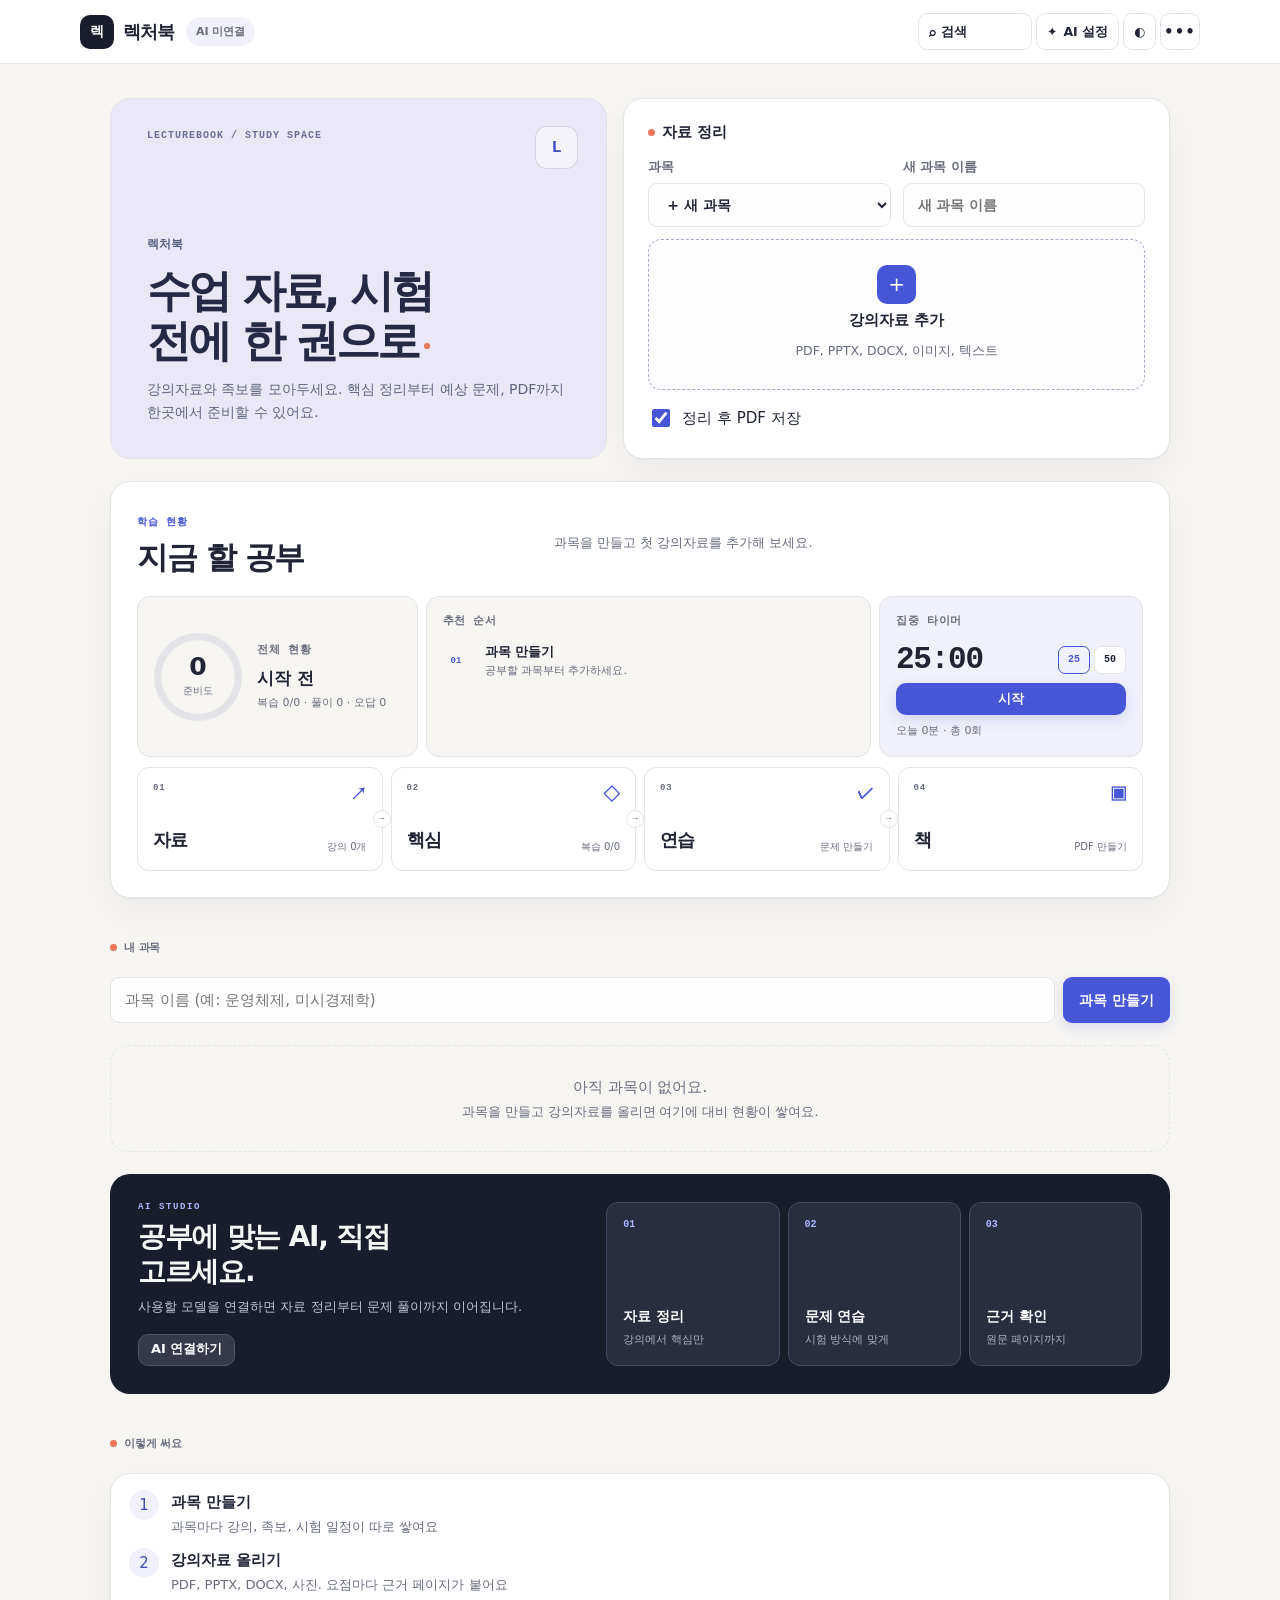
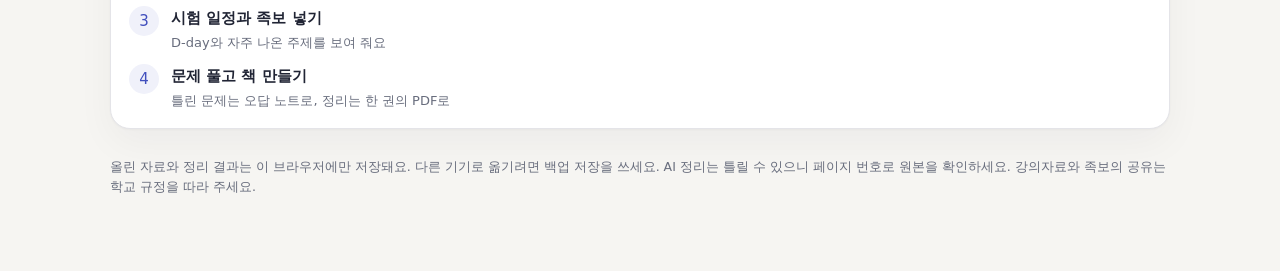
==== site/index.html @ 3fb011f2 "feat: establish single-folder Lecturebook workspace" ====
<!doctype html>
<html lang="ko">
<head>
<meta charset="utf-8">
<meta name="viewport" content="width=device-width, initial-scale=1, viewport-fit=cover">
<meta name="description" content="렉쳐노트를 넣으면 한국어로 정리하고, 족보를 분석하고, 시험 형식대로 문제를 만들고, 한 권의 PDF로 묶어 주는 공부 도구">
<title>렉처북: 강의자료를 시험 대비 책으로</title>
<meta name="theme-color" content="#f6f5f2">
<link rel="stylesheet" href="styles.css">
<link rel="stylesheet" href="refresh.css">
</head>
<body>
<div id="app" aria-busy="true">
  <header class="appbar boot-bar"><span class="logo">렉</span><span class="brand-name">렉처북</span></header>
  <main class="page boot-page" aria-hidden="true">
    <div class="boot-block boot-hero"></div>
    <div class="boot-block"></div>
    <div class="boot-row"><span></span><span></span><span></span></div>
  </main>
</div>
<div id="toast" role="status" aria-live="polite"></div>
<script src="assets.js"></script>
<script src="store.js"></script>
<script src="ai.js"></script>
<script src="book.js"></script>
<script src="study.js"></script>
<script src="app.js"></script>
</body>
</html>
---- site/styles.css ----
/* 렉처북 v0.2: STROKE 디자인 시스템을 공부 도구로 옮김
   초록(책상 위 칠판) + 형광펜 노랑(테니스공 → 형광펜). 이 두 색 외의 강조는 쓰지 않는다 */
:root {
  --green: #14532d; --green2: #1d7a3f; --green3: #e8f3ec; --ball: #d9e021;
  --ink: #1a1f1b; --sub: #5f6f64; --line: #e2e8e3; --bg: #f6f5ee; --card: #ffffff;
  --red: #c0392b; --amber: #b7791f; --text-accent: #1d7a3f; --focus: #2f5da8;
  --r-sm: 10px; --r: 14px; --r-lg: 18px;
  --shadow: 0 1px 2px rgba(20, 83, 45, .05), 0 8px 20px -6px rgba(20, 83, 45, .10);
  --shadow-btn: 0 4px 12px rgba(20, 83, 45, .22);
  --spring: cubic-bezier(.34, 1.56, .64, 1);
  --sans: "Apple SD Gothic Neo", "Pretendard", "Noto Sans KR", system-ui, sans-serif;
  --display: "Apple SD Gothic Neo", "Pretendard", system-ui, sans-serif;
  --mono: ui-monospace, "Cascadia Code", "SFMono-Regular", Consolas, monospace;
  box-sizing: border-box;
  padding-top: env(safe-area-inset-top, 0px);
  padding-bottom: env(safe-area-inset-bottom, 0px);
}
@media (prefers-color-scheme: dark) {
  :root:not([data-theme="light"]) { --green3: #123322; --ink: #e9efe9; --sub: #93a89a; --line: #2b3a30; --bg: #10140f; --card: #182019; --text-accent: #6fd394; --red: #ef6b5f; --amber: #e5a94a; --focus: #8db8ff; }
}
:root[data-theme="dark"] { --green3: #123322; --ink: #e9efe9; --sub: #93a89a; --line: #2b3a30; --bg: #10140f; --card: #182019; --text-accent: #6fd394; --red: #ef6b5f; --amber: #e5a94a; --focus: #8db8ff; }

*, *::before, *::after { box-sizing: inherit; }
html, body { margin: 0; }
html { scroll-padding-top: calc(env(safe-area-inset-top, 0px) + 5rem); }
body { background: var(--bg); color: var(--ink); font: 400 15px/1.6 var(--sans); word-break: keep-all; overflow-wrap: anywhere; -webkit-font-smoothing: antialiased; }
a { color: var(--text-accent); }
button, input, select, textarea { font: inherit; color: inherit; }
:focus-visible { outline: 2px solid var(--focus); outline-offset: 2px; }
main, main:focus, main:focus-visible { outline: none; }
h1, h2, h3 { margin: 0; line-height: 1.3; }
[hidden] { display: none !important; }
.visually-hidden { position: absolute; width: 1px; height: 1px; overflow: hidden; clip: rect(0 0 0 0); white-space: nowrap; }
.small { font-size: 12.5px; color: var(--sub); margin: 4px 0; }
.lead { color: var(--sub); margin: 0 0 14px; font-size: 14px; }
.row { display: flex; flex-wrap: wrap; gap: 8px; align-items: center; }
.note, .warn { font-size: 13px; padding: 10px 14px; border-radius: var(--r-sm); background: var(--green3); }
.warn { color: var(--red); background: color-mix(in srgb, var(--red) 10%, var(--card)); }

/* ---------- 버튼 (STROKE .btn) ---------- */
.btn { display: inline-flex; align-items: center; justify-content: center; gap: 6px; min-height: 40px; padding: 0 16px; border-radius: 12px; border: 0; cursor: pointer; font-weight: 700; font-size: 14px; text-decoration: none;
  color: #fff; background: linear-gradient(135deg, var(--green2), var(--green)); box-shadow: var(--shadow-btn); transition: transform .15s ease; }
.btn:active { transform: scale(.96); }
.btn.ghost { background: var(--card); color: var(--ink); border: 1px solid var(--line); box-shadow: none; }
.btn.ghost:hover { border-color: var(--sub); }
.btn.ball { background: var(--ball); color: #1a1f1b; box-shadow: 0 4px 12px rgba(217, 224, 33, .35); }
.btn.quiet { background: none; color: var(--sub); box-shadow: none; }
.btn.sm { min-height: 32px; padding: 0 12px; font-size: 13px; border-radius: 10px; }
.btn.big { min-height: 50px; padding: 0 22px; font-size: 15.5px; }
.btn:disabled { opacity: .45; cursor: not-allowed; transform: none; }

/* ---------- 머리글 (STROKE header) ---------- */
.appbar { position: sticky; top: 0; z-index: 20; display: flex; align-items: center; gap: 10px; padding: 12px 18px; color: #fff;
  background: linear-gradient(120deg, var(--green) 0%, var(--green2) 100%); box-shadow: 0 2px 12px rgba(20, 83, 45, .18); }
.brand { display: flex; align-items: center; gap: 9px; color: #fff; text-decoration: none; min-width: 0; }
.logo { flex: none; display: grid; place-items: center; width: 30px; height: 30px; border-radius: 50%; background: var(--ball); color: var(--green); font: 400 15px var(--display); }
.brand-name { font: 400 20px var(--display); letter-spacing: .5px; white-space: nowrap; }
.brand-sub { font-size: 13px; color: rgba(255, 255, 255, .8); white-space: nowrap; overflow: hidden; text-overflow: ellipsis; }
.ai-pill { font-size: 11.5px; font-weight: 700; padding: 3px 10px; border-radius: 999px; background: rgba(255, 255, 255, .14); color: #fff; white-space: nowrap; }
.ai-pill.on::before { content: ""; display: inline-block; width: 7px; height: 7px; border-radius: 50%; background: var(--ball); margin-right: 6px; animation: livePulse 1.6s ease-in-out infinite; }
.ai-pill.off { background: rgba(0, 0, 0, .18); color: rgba(255, 255, 255, .75); }
.appbar .spacer { flex: 1; }
.appbar .menu { display: flex; gap: 4px; }
.appbar .menu .btn { background: rgba(255, 255, 255, .14); box-shadow: none; min-height: 32px; font-size: 12.5px; padding: 0 10px; }
.tools-menu { position: relative; }
.tools-menu > summary { width: 38px; min-height: 32px; display: grid; place-items: center; border: 1px solid rgba(255,255,255,.18); border-radius: 10px; background: rgba(255,255,255,.09); color: #fff; cursor: pointer; list-style: none; font-weight: 800; letter-spacing: 1px; }
.tools-menu > summary::-webkit-details-marker { display: none; }
.tools-pop { position: absolute; z-index: 40; top: calc(100% + 9px); right: 0; width: 188px; display: grid; gap: 3px; padding: 7px; border: 1px solid var(--line); border-radius: 13px; background: var(--card); color: var(--ink); box-shadow: 0 18px 55px rgba(5,9,24,.22); }
.tools-pop button, .tools-pop label { min-height: 40px; display: flex; align-items: center; gap: 11px; padding: 0 11px; border: 0; border-radius: 8px; background: transparent; color: inherit; cursor: pointer; font-weight: 700; text-align: left; }
.tools-pop button:hover, .tools-pop label:hover { background: var(--green3); }
.tools-pop span { width: 19px; color: var(--electric); text-align: center; }

/* ---------- 본문 ---------- */
.page { max-width: 720px; margin: 0 auto; padding: 16px 16px 40px; }
.page.with-nav { padding-bottom: 130px; }
.page > * + * { margin-top: 14px; }
.page > .course-grid, .page > .item-list, .page > .questions, .page > div > .questions { margin-bottom: 0; }
.boot-bar { min-height: 58px; }
.boot-page { display: grid; gap: 14px; }
.boot-block, .boot-row > span { border: 1px solid var(--line); background: color-mix(in srgb,var(--card) 78%,var(--green3)); }
.boot-block { height: 220px; border-radius: 18px; }
.boot-hero { height: 300px; background: linear-gradient(125deg,#111a38,#1c3470); }
.boot-row { display: grid; grid-template-columns: repeat(3,1fr); gap: 9px; }
.boot-row > span { height: 88px; border-radius: 14px; }
.sec-title { display: flex; align-items: center; gap: 7px; margin-top: 26px !important; margin-bottom: 8px; font: 700 10.5px var(--mono); letter-spacing: 1.5px; text-transform: uppercase; color: var(--text-accent); }
.sec-title::before { content: ""; width: 13px; height: 2px; background: var(--ball); flex: none; }
.sec-title .more { margin-left: auto; font: 600 12px var(--sans); letter-spacing: 0; text-transform: none; text-decoration: none; }
.card { background: var(--card); border: 1px solid var(--line); border-radius: var(--r-lg); padding: 16px 18px; box-shadow: var(--shadow); }
.card h3 { font-size: 15px; font-weight: 800; margin-bottom: 8px; }
.empty { padding: 26px 18px; text-align: center; color: var(--sub); border: 1.5px dashed var(--line); border-radius: var(--r-lg); }
.empty p { margin: 3px 0; }
.empty .btn { margin-top: 10px; }

/* ---------- 히어로 (STROKE .hero: 그라데이션 + 쓸고 지나가는 빛 + 떠 있는 공) ---------- */
.hero { position: relative; overflow: hidden; border-radius: var(--r-lg); padding: 20px 20px 18px; color: #fff; box-shadow: var(--shadow);
  background-image: linear-gradient(120deg, rgba(20, 83, 45, .96) 10%, rgba(29, 122, 63, .86) 60%, rgba(46, 158, 85, .7) 100%),
    repeating-linear-gradient(0deg, rgba(255, 255, 255, .06) 0 1px, transparent 1px 22px), repeating-linear-gradient(90deg, rgba(255, 255, 255, .06) 0 1px, transparent 1px 22px);
  background-color: var(--green); }
.hero::after { content: ""; position: absolute; top: 0; left: -60%; width: 40%; height: 100%; pointer-events: none;
  background: linear-gradient(120deg, transparent, rgba(217, 224, 33, .16), transparent); animation: heroSweep 6s ease-in-out infinite; }
.hero .d { font-size: 12.5px; color: rgba(255, 255, 255, .85); }
.hero .t { font: 400 clamp(22px, 5vw, 28px)/1.25 var(--display); letter-spacing: .3px; margin: 6px 0 4px; }
.hero .sub { font-size: 13px; color: rgba(255, 255, 255, .85); margin: 0; }
.hero-mark { position: absolute; right: 18px; top: 14px; font-size: 24px; opacity: .55; animation: ballFloat 3.4s ease-in-out infinite; pointer-events: none; }
.hero .row { margin-top: 14px; }
.hero .btn.ghost { background: rgba(255, 255, 255, .14); color: #fff; border: 0; }
.countdown { display: inline-flex; align-items: center; gap: 2px; margin-top: 12px; padding: 6px 12px; border-radius: 999px; background: rgba(0, 0, 0, .22); font-size: 13px; }
.countdown b { font: 400 16px var(--display); letter-spacing: .5px; margin-right: 6px; }
.countdown.urgent b { color: var(--ball); }
.live-dot { display: inline-block; width: 7px; height: 7px; border-radius: 50%; background: var(--ball); margin-right: 7px; animation: livePulse 1.6s ease-in-out infinite; }

/* 섹션 배너 (STROKE .section-hero) */
.section-hero { border-radius: var(--r-lg); padding: 20px 16px 16px; text-align: center; color: #fff; box-shadow: var(--shadow);
  background: linear-gradient(160deg, rgba(20, 83, 45, .96) 0%, rgba(29, 122, 63, .88) 55%, rgba(46, 158, 85, .7) 100%), var(--green); position: relative; overflow: hidden; }
.section-hero .sh-eyebrow { font: 400 10.5px var(--mono); letter-spacing: 2px; text-transform: uppercase; color: rgba(255, 255, 255, .75); margin-bottom: 3px; }
.section-hero .sh-title { font: 400 21px var(--display); letter-spacing: .5px; }
.section-hero .sh-sub { font-size: 12.5px; color: rgba(255, 255, 255, .8); margin-top: 3px; }
.section-hero.amber { background: linear-gradient(160deg, rgba(20, 83, 45, .95) 0%, rgba(29, 122, 63, .82) 55%, rgba(183, 121, 31, .7) 100%), var(--green); }

/* ---------- 과목 머리 ---------- */
.course-head { display: flex; align-items: flex-end; justify-content: space-between; gap: 10px; flex-wrap: wrap; }
.course-head h1 { font: 400 clamp(26px, 6vw, 34px)/1.15 var(--display); letter-spacing: .3px; }
.course-head .small { margin: 2px 0 0; }
.back { font-size: 13px; text-decoration: none; font-weight: 600; }

/* ---------- 하단 탭 (STROKE nav) ---------- */
.bnav { position: fixed; left: 50%; transform: translateX(-50%); bottom: calc(12px + env(safe-area-inset-bottom, 0px)); z-index: 30;
  width: min(700px, calc(100% - 20px)); display: grid; grid-template-columns: repeat(6, 1fr); padding: 6px; border-radius: 22px;
  background: color-mix(in srgb, var(--card) 92%, transparent); backdrop-filter: blur(12px); border: 1px solid var(--line); box-shadow: 0 10px 30px -8px rgba(20, 83, 45, .28); }
.bnav a { position: relative; display: grid; justify-items: center; gap: 1px; padding: 6px 2px 5px; border-radius: 14px; text-decoration: none; color: var(--sub); font-size: 11px; font-weight: 700; transition: transform .15s ease; }
.bnav a .ico { font-size: 19px; line-height: 1.2; }
.bnav a.on { color: var(--text-accent); background: var(--green3); }
.bnav a.on::before { content: ""; position: absolute; top: 0; left: 50%; transform: translateX(-50%); width: 22px; height: 3px; border-radius: 0 0 4px 4px; background: var(--ball); }
.bnav a.on .ico { animation: navPop .4s var(--spring); }
.bnav a:active { transform: scale(.94); }

/* ---------- 홈: 과목 카드 ---------- */
.newcourse { display: flex; gap: 8px; }
.newcourse input, .field input, .field select, .field textarea, .paste-body input, .paste-body textarea, .q textarea {
  width: 100%; min-height: 44px; padding: 10px 14px; border: 1px solid var(--line); border-radius: 12px; background: var(--card); }
.newcourse input { flex: 1; }
.course-grid { list-style: none; padding: 0; margin-left: 0; margin-right: 0; display: grid; grid-template-columns: repeat(auto-fill, minmax(min(100%, 300px), 1fr)); gap: 12px; }
.course-card { display: grid; gap: 10px; padding: 16px 18px; text-decoration: none; color: var(--ink); border-left: 5px solid var(--green2); transition: transform .15s ease; }
.course-card:active { transform: scale(.98); }
.course-card .top { display: flex; justify-content: space-between; align-items: flex-start; gap: 8px; }
.course-card strong { font: 400 20px var(--display); letter-spacing: .3px; }
.stat-line { display: flex; gap: 14px; flex-wrap: wrap; font-size: 12.5px; color: var(--sub); }
.stat-line b { color: var(--ink); font-weight: 800; }
.dchip { display: inline-flex; align-items: center; gap: 5px; padding: 3px 10px; border-radius: 999px; font: 400 13px var(--display); letter-spacing: .5px; background: var(--green3); color: var(--text-accent); white-space: nowrap; }
.dchip.urgent { background: var(--ball); color: #1a1f1b; }
.dchip.past { background: var(--line); color: var(--sub); }
.steps { list-style: none; padding: 0; margin: 0; display: grid; gap: 10px; }
.steps li { display: flex; gap: 12px; align-items: flex-start; }
.steps .n { flex: none; display: grid; place-items: center; width: 30px; height: 30px; border-radius: 50%; background: var(--green3); color: var(--text-accent); font: 400 15px var(--display); }
.steps strong { display: block; }
.steps span { color: var(--sub); font-size: 13px; }

/* ---------- 진행 막대, 현황 ---------- */
.bar { height: 7px; background: var(--green3); border-radius: 999px; overflow: hidden; margin: 6px 0 4px; }
.bar span { display: block; height: 100%; border-radius: 999px; background: linear-gradient(90deg, var(--green2), #2e9e55); transition: width .6s var(--spring); }
.bar.ball span { background: var(--ball); }
.status-grid { display: grid; grid-template-columns: repeat(3, 1fr); gap: 10px; }
.status-grid > div { display: grid; gap: 1px; }
.status-grid span { font-size: 12px; color: var(--sub); }
.status-grid strong { font: 400 20px var(--display); letter-spacing: .3px; }
.status-grid strong small { font: 600 12px var(--sans); color: var(--sub); margin-left: 2px; }

/* ---------- 일정 타임라인 (STROKE .evline/.evdate) ---------- */
.timeline { display: grid; }
.evline { position: relative; display: flex; align-items: center; gap: 12px; padding: 10px 0; border-bottom: 1px solid var(--line); }
.evline:last-child { border-bottom: 0; }
.evline:not(:last-child)::before { content: ""; position: absolute; left: 25px; top: 58px; bottom: -12px; width: 2px; background: var(--green3); }
.evdate { flex: none; position: relative; width: 52px; height: 50px; border-radius: 12px; background: var(--green3); display: grid; place-items: center; align-content: center; color: var(--text-accent); }
.evdate .m { font-size: 10.5px; font-weight: 800; }
.evdate .dd { font: 400 19px/1 var(--display); }
.evline:first-child .evdate::after { content: ""; position: absolute; top: -4px; right: -4px; width: 11px; height: 11px; border-radius: 50%; background: var(--ball); border: 2px solid var(--card); }
.evbody { flex: 1; min-width: 0; }
.evtitle { font-weight: 800; }
.evsub { font-size: 12.5px; color: var(--sub); }
.pill { display: inline-block; padding: 2px 10px; border-radius: 999px; font-size: 11.5px; font-weight: 800; background: var(--green3); color: var(--text-accent); white-space: nowrap; }
.pill.amber { background: color-mix(in srgb, var(--amber) 16%, var(--card)); color: var(--amber); }
.pill.red { background: color-mix(in srgb, var(--red) 12%, var(--card)); color: var(--red); }
.pill.gray { background: var(--line); color: var(--sub); }

/* TOP 3 (STROKE 마을미션) */
.top3 { list-style: none; padding: 0; margin: 0; }
.top3 li { display: flex; align-items: center; gap: 12px; padding: 10px 0; border-bottom: 1px solid var(--line); }
.top3 li:last-child { border-bottom: 0; }
.medal { flex: none; display: grid; place-items: center; width: 34px; height: 34px; border-radius: 50%; font-size: 17px; background: var(--green3); }
.medal.m1 { background: var(--ball); } .medal.m2 { background: #d6dbd7; } .medal.m3 { background: #efd2b5; }
.top3 .grow { flex: 1; min-width: 0; }
.top3 .cnt { font: 400 20px var(--display); color: var(--text-accent); white-space: nowrap; }

/* ---------- 업로드, 작업 ---------- */
.drop { display: grid; place-items: center; gap: 4px; text-align: center; padding: 26px 16px; border: 2px dashed color-mix(in srgb, var(--green2) 45%, var(--line)); border-radius: var(--r-lg); background: var(--card); cursor: pointer; transition: border-color .15s, background .15s, transform .15s; }
.drop .ico { font-size: 28px; }
.drop:hover, .drop.over { border-color: var(--green2); background: var(--green3); }
.drop.over { transform: scale(1.01); }
.drop strong { font-size: 15px; }
.paste summary { cursor: pointer; color: var(--sub); font-size: 13px; font-weight: 600; }
.paste-body { display: grid; gap: 8px; margin-top: 8px; }
.jobs { display: grid; gap: 8px; }
.jobs:empty { display: none; }
.job { padding: 12px 14px; border-radius: var(--r); background: var(--card); border: 1px solid var(--line); box-shadow: var(--shadow); }
.job.err { border-color: var(--red); }
.job.ok { border-color: var(--green2); }
.job-top { display: flex; justify-content: space-between; gap: 10px; font-size: 14px; }
.job .stage { color: var(--sub); font-size: 12.5px; white-space: nowrap; }
.job:not(.err):not(.ok) .bar span { background-image: linear-gradient(90deg, var(--green2), var(--ball), var(--green2)); background-size: 200% 100%; animation: flow 1.4s linear infinite; }

/* 강의, 족보 목록 */
.item-list { list-style: none; padding: 0; margin-left: 0; margin-right: 0; display: grid; gap: 10px; }
.item { display: flex; align-items: center; gap: 12px; padding: 12px 14px; }
.item .evdate { width: 48px; height: 46px; }
.item-main { flex: 1; min-width: 0; }
.item-title { display: block; font-weight: 800; color: var(--ink); text-decoration: none; }
.item-title:hover { color: var(--text-accent); }
.item-actions { display: flex; gap: 4px; align-items: center; flex-wrap: wrap; justify-content: flex-end; }
.icon { width: 32px; height: 32px; border-radius: 9px; border: 1px solid var(--line); background: var(--card); cursor: pointer; transition: transform .15s ease; }
.icon:active { transform: scale(.92); }
.icon:disabled { opacity: .35; }
.rev { display: inline-flex; align-items: center; gap: 4px; min-height: 32px; padding: 0 10px; border-radius: 10px; border: 1px solid var(--line); background: var(--card); cursor: pointer; font-size: 12.5px; font-weight: 700; color: var(--sub); }
.rev[aria-pressed="true"] { background: var(--green3); border-color: var(--green2); color: var(--text-accent); }

/* ---------- 정리 보기 ---------- */
.summary > * + * { margin-top: 14px; }
.overview { font-size: 15px; line-height: 1.8; padding: 14px 16px; border-radius: var(--r); background: var(--green3); margin: 0; }
.summary section h3 { display: flex; align-items: center; gap: 8px; font-size: 16px; font-weight: 800; margin-bottom: 8px; }
.summary section h3::before { content: ""; width: 4px; height: 18px; border-radius: 2px; background: var(--green2); flex: none; }
.summary .terms h3::before, .summary .formulas h3::before, .summary .exam h3::before { background: var(--ball); }
.summary ul { margin: 0; padding-left: 20px; display: grid; gap: 6px; }
.summary dl { margin: 0; display: grid; gap: 2px; }
.summary dt { font-weight: 800; margin-top: 8px; }
.summary dd { margin: 0 0 0 12px; color: var(--ink); }
.formulas li { display: flex; flex-wrap: wrap; gap: 6px; align-items: baseline; }
.formulas code { font-family: var(--mono); font-size: 13px; background: var(--green3); padding: 1px 8px; border-radius: 6px; }
.exam li::marker { content: "□ "; color: var(--amber); }
.exam li { background: linear-gradient(transparent 62%, color-mix(in srgb, var(--ball) 45%, transparent) 62%); background-size: 100% 100%; }
.pg { display: inline-block; font-size: 11px; font-weight: 800; color: var(--text-accent); background: var(--green3); padding: 0 7px; border-radius: 6px; text-decoration: none; margin-left: 3px; white-space: nowrap; }
.raw summary { cursor: pointer; color: var(--sub); font-weight: 600; }
.raw-body { max-height: 30rem; overflow: auto; margin-top: 10px; }
.rawpage p { white-space: pre-wrap; font-size: 13.5px; margin: 4px 0 14px; }

/* ---------- 폼 ---------- */
.form { display: grid; gap: 14px; }
fieldset.card { margin: 0; }
legend { font-weight: 800; padding: 0 4px; }
.nums { display: grid; grid-template-columns: repeat(4, 1fr); gap: 8px; }
.field { display: grid; gap: 5px; font-weight: 600; font-size: 14px; }
.field > span { font-size: 13px; color: var(--sub); }
.two { display: grid; grid-template-columns: 1fr 1fr; gap: 12px; }
.checks { display: grid; gap: 6px; }
.check { display: flex; gap: 9px; align-items: center; cursor: pointer; padding: 4px 0; }
input[type=checkbox] { width: 18px; height: 18px; accent-color: var(--green2); }
.exam-add { display: grid; grid-template-columns: 1fr 150px auto; gap: 8px; align-items: end; }

/* ---------- 족보 ---------- */
.typebar { display: flex; height: 30px; border-radius: 10px; overflow: hidden; font-size: 12px; font-weight: 800; }
.typebar span { display: flex; align-items: center; justify-content: center; white-space: nowrap; overflow: hidden; padding: 0 6px; min-width: 60px; }
.typebar .t0 { background: var(--green2); color: #fff; } .typebar .t1 { background: var(--ball); color: #1a1f1b; } .typebar .t2 { background: var(--green3); color: var(--text-accent); } .typebar .t3 { background: color-mix(in srgb, var(--amber) 25%, var(--card)); } .typebar .t4 { background: var(--line); }
.qa { border: 1px solid var(--line); border-radius: var(--r); background: var(--card); }
.qa + .qa { margin-top: 8px; }
.qa summary { display: flex; gap: 8px; align-items: baseline; padding: 12px 14px; cursor: pointer; list-style: none; }
.qa summary::-webkit-details-marker { display: none; }
.qa[open] summary { border-bottom: 1px dashed var(--line); }
.qno { font: 400 16px var(--display); color: var(--text-accent); }
.qa-body { padding: 10px 14px 12px; }
.qa-body p { margin: 5px 0; }
.tag { font-size: 11px; font-weight: 800; padding: 1px 8px; border-radius: 6px; background: var(--green3); color: var(--text-accent); white-space: nowrap; }
.tag.warn { color: var(--red); background: color-mix(in srgb, var(--red) 12%, var(--card)); padding: 1px 8px; }

/* ---------- 문제 ---------- */
.quiz-head { display: grid; gap: 10px; }
.score { font: 400 20px var(--display); color: var(--text-accent); margin: 0; }
.questions { list-style: none; padding: 0; margin-left: 0; margin-right: 0; display: grid; gap: 12px; counter-reset: q; }
.q { counter-increment: q; position: relative; }
.qmeta { display: flex; gap: 6px; align-items: center; flex-wrap: wrap; }
.qmeta::before { content: counter(q); font: 400 18px var(--display); color: var(--text-accent); margin-right: 4px; }
.qtext { font-weight: 700; margin: 8px 0 12px; white-space: pre-wrap; }
.choices { display: grid; gap: 7px; }
.choice { display: flex; gap: 10px; align-items: center; text-align: left; padding: 11px 14px; border: 1px solid var(--line); border-radius: 12px; background: var(--bg); cursor: pointer; transition: transform .15s ease; }
.choice:active { transform: scale(.98); }
.choice .cn { flex: none; display: grid; place-items: center; width: 24px; height: 24px; border-radius: 50%; background: var(--card); border: 1px solid var(--line); font-weight: 800; font-size: 12px; }
.choice.right { border-color: var(--green2); background: var(--green3); }
.choice.right .cn { background: var(--green2); color: #fff; border-color: var(--green2); }
.choice.wrong { border-color: var(--red); background: color-mix(in srgb, var(--red) 9%, var(--card)); animation: shake .35s ease; }
.q textarea { margin-bottom: 8px; }
.fb:not(:empty) { margin-top: 10px; padding: 12px 14px; border-radius: 12px; background: var(--green3); }
.fb p { margin: 4px 0; }
.grade { display: flex; gap: 12px; align-items: flex-start; padding-bottom: 8px; margin-bottom: 8px; border-bottom: 1px dashed color-mix(in srgb, var(--green2) 35%, transparent); }
.gs { font: 400 26px var(--display); color: var(--text-accent); white-space: nowrap; }
.selfmark { display: flex; gap: 6px; margin-top: 8px; }
.subtabs { display: flex; gap: 6px; }
.subtabs button { flex: 1; min-height: 38px; border-radius: 12px; border: 1px solid var(--line); background: var(--card); font-weight: 800; cursor: pointer; }
.subtabs button[aria-pressed="true"] { background: var(--ink); color: var(--bg); border-color: var(--ink); }
.sel { min-height: 44px; padding: 0 12px; border: 1px solid var(--line); border-radius: 12px; background: var(--card); }

/* ---------- 알림 (STROKE 데모 모드 알약) ---------- */
#toast { position: fixed; left: 50%; bottom: calc(96px + env(safe-area-inset-bottom, 0px)); transform: translateX(-50%) translateY(8px); z-index: 40; max-width: min(92vw, 30rem);
  padding: 8px 16px; border-radius: 999px; background: rgba(26, 31, 27, .88); color: #fff; font-size: 13px; font-weight: 600; opacity: 0; pointer-events: none; transition: opacity .2s, transform .2s; text-align: center; }
#toast.on { opacity: 1; transform: translateX(-50%); }

/* ---------- 움직임 (STROKE 진입 애니메이션, 누름 반응) ---------- */
@keyframes riseIn { from { opacity: 0; transform: translateY(14px); } to { opacity: 1; transform: none; } }
@keyframes heroIn { from { opacity: 0; transform: translateY(14px) scale(.96); } to { opacity: 1; transform: none; } }
@keyframes heroSweep { 0%, 100% { left: -60%; } 50% { left: 120%; } }
@keyframes ballFloat { 0%, 100% { transform: translateY(0) rotate(0deg); } 50% { transform: translateY(-8px) rotate(14deg); } }
@keyframes livePulse { 0%, 100% { opacity: 1; box-shadow: 0 0 0 0 rgba(217, 224, 33, .45); } 50% { opacity: .65; box-shadow: 0 0 0 5px rgba(217, 224, 33, 0); } }
@keyframes navPop { 0% { transform: scale(1); } 50% { transform: scale(1.15); } 100% { transform: scale(1); } }
@keyframes flow { to { background-position: -200% 0; } }
@keyframes shake { 0%, 100% { transform: none; } 30% { transform: translateX(-4px); } 70% { transform: translateX(3px); } }
.view-enter .hero { animation: heroIn .5s var(--spring) both; }
.view-enter .card, .view-enter .section-hero, .view-enter .drop { animation: riseIn .45s var(--spring) both; }
.view-enter .card:nth-of-type(2) { animation-delay: .05s; } .view-enter .card:nth-of-type(3) { animation-delay: .1s; } .view-enter .card:nth-of-type(4) { animation-delay: .15s; }

@media (max-width: 560px) {
  .brand-sub, .appbar .menu .label { display: none; }
  .nums { grid-template-columns: repeat(2, 1fr); }
  .two, .exam-add { grid-template-columns: 1fr; }
  .status-grid strong { font-size: 18px; }
  .item { flex-wrap: wrap; }
  .item-actions { width: 100%; }
}
@media (prefers-reduced-motion: reduce) { *, *::before, *::after { animation: none !important; transition: none !important; } }

/* v0.3: 바로 정리, 내 정리 형식 */
.quick { display: grid; gap: 12px; }
.quick .drop { padding: 20px 14px; }
.quick .two { grid-template-columns: repeat(auto-fit, minmax(220px, 1fr)); }
.style-card summary { display: flex; align-items: center; gap: 10px; flex-wrap: wrap; cursor: pointer; list-style: none; }
.style-card summary::-webkit-details-marker { display: none; }
.style-card summary::after { content: "설정"; margin-left: auto; font-size: 12.5px; font-weight: 700; color: var(--text-accent); }
.style-card[open] summary::after { content: "접기"; }
.style-line { font-size: 12.5px; font-weight: 700; padding: 2px 10px; border-radius: 999px; background: var(--green3); color: var(--text-accent); }

/* ---------- v0.4: 학습 워크스페이스 + 무료 AI 팀 ---------- */
:root {
  --green: #123d2b; --green2: #2f7753; --green3: #e5f1e8; --ball: #c8e56c;
  --ink: #15231b; --sub: #65736a; --line: #d8e2da; --bg: #f3f6f2; --card: #ffffff;
  --r-sm: 8px; --r: 12px; --r-lg: 18px;
  --shadow: 0 1px 2px rgba(17, 48, 31, .04), 0 12px 32px rgba(17, 48, 31, .07);
  --shadow-btn: 0 7px 18px rgba(31, 101, 67, .18);
  --display: "Noto Sans KR", "Apple SD Gothic Neo", system-ui, sans-serif;
}
@media (prefers-color-scheme: dark) {
  :root:not([data-theme="light"]) { --green3: #193529; --ink: #edf4ef; --sub: #9aaba0; --line: #2b4435; --bg: #0d1712; --card: #142219; --text-accent: #87d1a2; }
}
body { min-width: 320px; background:
  radial-gradient(circle at 8% 0%, color-mix(in srgb, var(--green3) 70%, transparent), transparent 28rem), var(--bg); }
.appbar { min-height: 66px; padding: 10px max(16px, calc((100vw - 1120px) / 2)); gap: 12px; background: rgba(15, 43, 30, .96); border-bottom: 1px solid rgba(255,255,255,.08); box-shadow: none; backdrop-filter: blur(16px); }
.logo { width: 36px; height: 36px; border-radius: 10px; background: var(--ball); font: 800 14px var(--display); }
.brand-name { font: 800 18px var(--display); letter-spacing: -.4px; }
.brand-sub { padding-left: 12px; border-left: 1px solid rgba(255,255,255,.18); }
.ai-pill { padding: 5px 9px; border: 1px solid rgba(255,255,255,.12); background: rgba(255,255,255,.06); font-size: 11px; }
.appbar .menu .btn { min-height: 36px; border: 1px solid rgba(255,255,255,.11); border-radius: 9px; background: rgba(255,255,255,.06); }
.appbar .menu .ai-team-open { border-color: rgba(200,229,108,.35); color: var(--ball); }
.page { width: min(100%, 1120px); max-width: 1120px; padding: 28px 24px 56px; }
.page.with-nav { max-width: 980px; padding-bottom: 132px; }
.page > * + * { margin-top: 18px; }
.sec-title { margin-top: 34px !important; margin-bottom: 10px; color: var(--green2); font-size: 10px; letter-spacing: 1.7px; }
.sec-title::before { width: 18px; background: var(--green2); }
.card { border-radius: 14px; box-shadow: none; }
.btn { min-height: 42px; border-radius: 9px; background: var(--green2); box-shadow: var(--shadow-btn); }
.btn:hover:not(:disabled) { background: color-mix(in srgb, var(--green2) 88%, #000); }
.btn.ghost { background: var(--card); }
.btn.ghost:hover { background: var(--green3); border-color: color-mix(in srgb, var(--green2) 45%, var(--line)); }
.btn.ball { background: var(--ball); box-shadow: none; }

.home-top { display: grid; grid-template-columns: minmax(0, .88fr) minmax(24rem, 1.12fr); gap: 18px; align-items: stretch; }
.home-top > * { min-width: 0; }
.home-top .hero { min-height: 354px; display: flex; flex-direction: column; align-items: flex-start; justify-content: flex-end; padding: clamp(24px, 4vw, 38px); }
.hero { border-radius: 18px; box-shadow: none; background:
  linear-gradient(180deg, rgba(9,35,23,.04), rgba(9,35,23,.56)),
  radial-gradient(circle at 85% 14%, rgba(200,229,108,.22), transparent 12rem),
  repeating-linear-gradient(0deg, rgba(255,255,255,.045) 0 1px, transparent 1px 28px),
  repeating-linear-gradient(90deg, rgba(255,255,255,.045) 0 1px, transparent 1px 28px), var(--green); }
.hero::after { display: none; }
.hero .d { font-weight: 700; letter-spacing: .02em; }
.hero .t { max-width: 34rem; margin: 9px 0 8px; font: 800 clamp(28px, 4vw, 44px)/1.14 var(--display); letter-spacing: -.055em; }
.hero .sub { max-width: 36rem; font-size: 14px; line-height: 1.75; }
.hero-mark { top: 22px; right: 24px; display: grid; place-items: center; width: 48px; height: 48px; border: 1px solid rgba(255,255,255,.16); border-radius: 12px; background: rgba(255,255,255,.07); opacity: 1; filter: grayscale(1); animation: none; }
.quick-wrap { display: flex; flex-direction: column; padding: 22px; border: 1px solid var(--line); border-radius: 18px; background: color-mix(in srgb, var(--card) 94%, transparent); box-shadow: var(--shadow); }
.quick-wrap .sec-title { margin: 0 0 12px !important; }
.quick-wrap .quick { flex: 1; padding: 0; border: 0; background: transparent; box-shadow: none; }
.quick .drop { min-height: 168px; padding: 24px 18px; border: 1.5px dashed #8cb69a; border-radius: 12px; background: color-mix(in srgb, var(--green3) 42%, var(--card)); }
.quick .drop:hover, .quick .drop.over { background: var(--green3); border-color: var(--green2); }
.drop .ico { display: grid; place-items: center; width: 42px; height: 42px; border-radius: 10px; background: var(--green); color: var(--ball); font-size: 20px; }
.quick .field > span { color: var(--green); }
.newcourse input, .field input, .field select, .field textarea, .paste-body input, .paste-body textarea, .q textarea, .sel { border-radius: 9px; background: color-mix(in srgb, var(--card) 96%, var(--green3)); }

.ai-team-card { display: grid; grid-template-columns: minmax(16rem, .72fr) minmax(0, 1.28fr); gap: 22px; padding: 24px; border-radius: 18px; background: #10271c; color: #f3f8f4; overflow: hidden; }
.ai-team-card .kicker, .dialog-head .kicker { display: block; color: var(--ball); font: 700 9px var(--mono); letter-spacing: 1.6px; }
.ai-team-copy h2 { margin: 7px 0 8px; font-size: clamp(20px, 3vw, 28px); letter-spacing: -.045em; }
.ai-team-copy p { margin: 0 0 16px; color: #aebdb3; font-size: 13px; }
.ai-team-card .btn.ghost { border-color: rgba(255,255,255,.14); background: rgba(255,255,255,.07); color: #fff; }
.agent-strip { display: grid; grid-template-columns: repeat(2, minmax(0,1fr)); gap: 7px; }
.agent-strip > span { display: flex; align-items: center; gap: 9px; min-width: 0; padding: 8px 10px; border: 1px solid rgba(255,255,255,.09); border-radius: 8px; background: rgba(255,255,255,.045); color: #d8e2da; font-size: 12px; }
.agent-strip b { color: var(--ball); font: 700 9px var(--mono); }

.course-grid { grid-template-columns: repeat(3, minmax(0,1fr)); gap: 12px; }
.course-card { min-height: 168px; align-content: space-between; padding: 18px; border-left: 0; border-top: 3px solid var(--green2); border-radius: 12px; }
.course-card:hover { transform: translateY(-2px); box-shadow: var(--shadow); }
.course-card strong { font: 800 19px var(--display); letter-spacing: -.02em; }
.bar { height: 6px; }
.evdate { border-radius: 9px; }
.section-hero { padding: 28px 24px; border-radius: 15px; text-align: left; box-shadow: none; background: var(--green); }
.section-hero .sh-title { font: 800 28px var(--display); letter-spacing: -.045em; }
.section-hero .sh-eyebrow { color: var(--ball); }
.course-head h1 { font: 800 clamp(27px, 5vw, 38px)/1.15 var(--display); letter-spacing: -.05em; }
.bnav { width: min(720px, calc(100% - 24px)); padding: 6px; border-radius: 15px; background: color-mix(in srgb, var(--card) 91%, transparent); box-shadow: 0 14px 40px rgba(13,44,27,.16); }
.bnav a { border-radius: 9px; }
.bnav a .ico { font: 700 17px var(--mono); }
.bnav a.on::before { display: none; }
.bnav a.on { background: var(--green); color: #fff; }

/* AI settings */
.ai-dialog { width: min(940px, calc(100% - 28px)); max-height: min(88vh, 880px); padding: 0; border: 0; border-radius: 18px; background: var(--bg); color: var(--ink); box-shadow: 0 32px 100px rgba(4,23,12,.38); }
.ai-dialog::backdrop { background: rgba(5,18,10,.66); backdrop-filter: blur(7px); }
.ai-settings { padding: 0; }
.dialog-head { position: sticky; top: 0; z-index: 2; display: flex; justify-content: space-between; gap: 20px; padding: 24px 26px 20px; background: #10271c; color: #fff; }
.dialog-head h2 { margin: 5px 0; font-size: 28px; letter-spacing: -.04em; }
.dialog-head p { margin: 0; color: #acbbb1; font-size: 13px; }
.dialog-close { flex: none; width: 38px; height: 38px; border: 1px solid rgba(255,255,255,.14); border-radius: 9px; background: rgba(255,255,255,.07); color: #fff; cursor: pointer; font-size: 24px; }
.team-roster { display: grid; grid-template-columns: repeat(2, minmax(0,1fr)); gap: 1px; padding: 1px; background: var(--line); }
.agent { min-width: 0; display: grid; grid-template-columns: auto 1fr auto; align-items: center; gap: 10px; padding: 12px 16px; background: var(--card); }
.agent-no { color: var(--green2); font: 700 10px var(--mono); }
.agent strong { display: block; font-size: 13px; }
.agent small { display: block; overflow: hidden; color: var(--sub); font-size: 11px; text-overflow: ellipsis; white-space: nowrap; }
.agent-model { max-width: 10rem; overflow: hidden; padding: 3px 7px; border-radius: 5px; background: var(--green3); color: var(--text-accent); font-size: 9px; font-weight: 700; text-overflow: ellipsis; white-space: nowrap; }
.connect-panel { padding: 24px 26px; }
.connect-copy h3 { margin-bottom: 3px; }
.connect-copy p { margin: 0 0 15px; color: var(--sub); font-size: 12px; }
.provider-grid { display: grid; grid-template-columns: repeat(2, minmax(0,1fr)); gap: 10px; }
.provider-field { min-width: 0; display: grid; gap: 7px; padding: 12px; border: 1px solid var(--line); border-radius: 10px; background: var(--card); }
.provider-name { display: flex; justify-content: space-between; align-items: center; font-weight: 800; }
.provider-name i { padding: 2px 7px; border-radius: 99px; background: var(--green3); color: var(--sub); font-size: 9px; font-style: normal; }
.provider-name i.connected { background: var(--ball); color: #1b291f; }
.provider-field input { width: 100%; min-width: 0; min-height: 40px; padding: 8px 10px; border: 1px solid var(--line); border-radius: 7px; background: var(--bg); }
.provider-field small { color: var(--sub); font-size: 10px; }
.provider-field { gap: 10px; padding: 16px; border-radius: 14px; transition: border-color .2s ease, transform .2s ease, box-shadow .2s ease; }
.provider-field:hover { transform: translateY(-2px); border-color: color-mix(in srgb, var(--electric) 38%, var(--line)); box-shadow: var(--shadow); }
.provider-top, .provider-foot { display: flex; align-items: center; justify-content: space-between; gap: 12px; }
.provider-top .provider-name { font-size: 16px; letter-spacing: -.025em; }
.provider-state { flex: none; padding: 5px 8px; border: 1px solid var(--line); border-radius: 99px; color: var(--sub); font: 700 10px var(--mono); }
.provider-state[data-state="ready"] { border-color: color-mix(in srgb, var(--aqua) 55%, var(--line)); background: color-mix(in srgb, var(--aqua) 12%, var(--card)); color: var(--text-accent); }
.provider-state[data-state="error"] { max-width: 62%; border-color: color-mix(in srgb, var(--coral) 40%, var(--line)); color: var(--coral); line-height: 1.3; }
.provider-note { margin: -4px 0 2px; color: var(--sub); font-size: 12px; }
.provider-field input { color: var(--ink); font: inherit; }
.local-inputs { display: grid; gap: 7px; }
.provider-link { color: var(--text-accent); font-size: 11px; font-weight: 750; text-decoration: none; }
.provider-link:hover { text-decoration: underline; }
.provider-test { flex: none; }
.agent-details { margin: 0 26px 18px; border: 1px solid var(--line); border-radius: 12px; overflow: hidden; }
.agent-details > summary { padding: 15px 17px; cursor: pointer; font-size: 13px; font-weight: 750; }
.agent-details > p { margin: 0; padding: 0 17px 14px; color: var(--sub); font-size: 12px; }
.agent-details .team-roster { border-top: 1px solid var(--line); }
.dialog-actions { position: sticky; bottom: 0; display: flex; justify-content: flex-end; gap: 8px; padding: 14px 26px; border-top: 1px solid var(--line); background: color-mix(in srgb, var(--bg) 92%, transparent); backdrop-filter: blur(10px); }

.ask-dialog { width: min(640px, calc(100% - 28px)); max-height: min(90vh, 800px); padding: 0; border: 1px solid var(--line); border-radius: 18px; background: var(--card); color: var(--ink); box-shadow: 0 30px 90px rgba(5,9,24,.34); }
.ask-dialog::backdrop { background: rgba(5,9,24,.7); backdrop-filter: blur(5px); }
.ask-body { display: grid; gap: 18px; padding: 22px 26px 28px; }
.ask-body textarea { width: 100%; min-height: 100px; resize: vertical; padding: 12px 14px; border: 1px solid var(--line); border-radius: 10px; background: var(--bg); color: var(--ink); font: inherit; line-height: 1.55; }
.ask-suggestions { display: flex; flex-wrap: wrap; gap: 7px; }
.ask-suggestions .btn { white-space: normal; text-align: left; }
.ask-status { color: var(--sub); font-size: 12px; line-height: 1.5; }
.ask-result { min-height: 88px; padding: 18px; border: 1px solid var(--line); border-radius: 12px; background: color-mix(in srgb, var(--card) 88%, var(--green3)); }
.ask-result p { margin: 0; }
.ask-answer { white-space: pre-wrap; line-height: 1.8; }
.ask-sources, .ask-uncertainty { margin-top: 14px !important; color: var(--sub); font-size: 12px; }
.ask-uncertainty { color: var(--coral); }

@media (max-width: 860px) {
  .home-top, .ai-team-card { grid-template-columns: 1fr; }
  .home-top .hero { min-height: 280px; }
  .course-grid { grid-template-columns: repeat(2, minmax(0,1fr)); }
}
@media (max-width: 600px) {
  .page { padding: 16px 14px 44px; }
  .appbar { min-height: 58px; padding: 9px 12px; }
  .appbar .ai-pill { display: none; }
  .brand-name { font-size: 17px; }
  .home-top { gap: 12px; }
  .home-top .hero { min-height: 254px; padding: 24px 20px; }
  .hero .t { font-size: 29px; }
  .quick-wrap { padding: 16px; }
  .ai-team-card { padding: 19px 16px; }
  .agent-strip { grid-template-columns: 1fr 1fr; }
  .course-grid { grid-template-columns: 1fr; }
  .team-roster, .provider-grid { grid-template-columns: 1fr; }
  .agent-model { max-width: 7rem; }
  .dialog-head, .connect-panel { padding: 18px 16px; }
  .dialog-actions { padding: 12px 16px; }
  .agent-details { margin: 0 16px 16px; }
  .ask-body { padding: 18px 16px 22px; }
}
@media (max-width: 390px) {
  .appbar .menu .label, .brand-sub { display: none; }
  .agent-strip { grid-template-columns: 1fr; }
  .newcourse { align-items: stretch; flex-direction: column; }
  .bnav a { font-size: 10px; }
}

/* ---------- 전체 자료 검색 ---------- */
.appbar kbd { margin-left: 4px; padding: 1px 5px; border: 1px solid rgba(255,255,255,.24); border-radius: 5px; font: 600 9px/1.4 var(--mono); color: rgba(255,255,255,.72); }
.search-dialog { width: min(680px, calc(100vw - 24px)); max-height: min(720px, calc(100dvh - 32px)); padding: 0; border: 1px solid #315244; border-radius: 16px; background: var(--card); color: var(--ink); box-shadow: 0 24px 80px rgba(5,24,16,.32); overflow: hidden; }
.search-dialog::backdrop { background: rgba(4,18,12,.62); backdrop-filter: blur(5px); }
.search-shell { min-height: 360px; display: flex; flex-direction: column; }
.search-head { display: grid; grid-template-columns: auto 1fr auto; align-items: center; gap: 12px; padding: 14px 16px; border-bottom: 1px solid var(--line); background: color-mix(in srgb, var(--green3) 45%, var(--card)); }
.search-head > span { color: var(--green2); font-size: 22px; }
.search-input { width: 100%; min-height: 46px; padding: 0; border: 0; outline: 0; background: transparent; font-size: 17px; font-weight: 700; }
.search-input::-webkit-search-cancel-button { display: none; }
.search-meta { display: flex; justify-content: space-between; gap: 12px; padding: 8px 16px; border-bottom: 1px solid var(--line); color: var(--sub); font-size: 11px; }
.search-count { color: var(--green2); font-weight: 800; }
.search-results { overflow: auto; overscroll-behavior: contain; padding: 6px; }
.search-result { display: grid; grid-template-columns: 46px minmax(0,1fr) auto; align-items: center; gap: 12px; min-height: 62px; padding: 9px 11px; border-radius: 10px; color: inherit; text-decoration: none; }
.search-result:hover, .search-result:focus-visible, .search-result[aria-selected="true"] { background: var(--green3); }
.search-type { display: inline-grid; place-items: center; min-height: 26px; border: 1px solid color-mix(in srgb, var(--green2) 32%, var(--line)); border-radius: 6px; color: var(--green2); font: 800 10px var(--mono); }
.search-copy { min-width: 0; display: flex; flex-direction: column; }
.search-copy strong, .search-copy small { overflow: hidden; text-overflow: ellipsis; white-space: nowrap; }
.search-copy small { margin-top: 2px; color: var(--sub); }
.search-arrow { color: var(--sub); }
.search-empty { display: grid; gap: 4px; place-items: center; padding: 72px 20px; color: var(--sub); }
@media (max-width: 700px) {
  .appbar kbd { display: none; }
  .search-dialog { width: 100vw; height: 100dvh; max-height: none; border: 0; border-radius: 0; }
  .search-shell { height: 100%; }
  .search-meta span:last-child { display: none; }
}

/* ---------- v0.6: ELECTRIC STUDY OS ---------- */
:root {
  --navy: #0b1020; --navy-2: #151d36; --electric: #315efb; --coral: #ff5d4a; --aqua: #53d8d0; --sun: #ffd166;
  --green: var(--navy); --green2: var(--electric); --green3: #e9efff; --ball: var(--coral);
  --ink: #12182a; --sub: #687086; --line: #dfe3ed; --bg: #f5f4f1; --card: #ffffff;
  --text-accent: #244bd4; --focus: #315efb;
  --shadow: 0 1px 0 rgba(11,16,32,.05), 0 18px 48px rgba(30,48,91,.08);
  --shadow-btn: 0 10px 24px rgba(49,94,251,.22);
}
@media (prefers-color-scheme: dark) {
  :root:not([data-theme="light"]) {
    --ink: #f1f4ff; --sub: #a8b0c4; --line: #29324a; --bg: #080d1b; --card: #10172a;
    --green3: #182444; --text-accent: #88a4ff; --focus: #8fa8ff;
  }
}
:root[data-theme="dark"] {
  --ink: #f1f4ff; --sub: #a8b0c4; --line: #29324a; --bg: #080d1b; --card: #10172a;
  --green3: #182444; --text-accent: #88a4ff; --focus: #8fa8ff;
}
body { background:
  radial-gradient(circle at 4% 2%, color-mix(in srgb, var(--electric) 12%, transparent), transparent 30rem),
  radial-gradient(circle at 96% 18%, color-mix(in srgb, var(--coral) 9%, transparent), transparent 25rem), var(--bg); }
.appbar { background: color-mix(in srgb, var(--navy) 94%, transparent); border-color: rgba(255,255,255,.1); }
.logo { border-radius: 11px 4px 11px 11px; background: var(--coral); color: #fff; box-shadow: 7px 7px 0 rgba(83,216,208,.22); }
.ai-pill.on::before { background: var(--aqua); box-shadow: 0 0 0 4px rgba(83,216,208,.12); }
.appbar .menu .ai-team-open { border-color: rgba(83,216,208,.42); color: var(--aqua); }
.appbar .menu .search-open { border-color: rgba(255,93,74,.42); color: #ff9c91; }
.appbar .menu .btn { transition: transform .2s ease, background .2s ease, border-color .2s ease; }
.appbar .menu .btn:hover { transform: translateY(-2px); background: rgba(255,255,255,.12); }

.btn { background: var(--electric); box-shadow: var(--shadow-btn); transition: transform .2s cubic-bezier(.2,.8,.2,1), box-shadow .2s ease, background .2s ease; }
.btn:hover:not(:disabled) { background: #214de2; transform: translateY(-2px); box-shadow: 0 14px 30px rgba(49,94,251,.28); }
.btn:active { transform: translateY(0) scale(.97); }
.btn.ball { background: var(--coral); color: #fff; }
.btn.ball:hover:not(:disabled) { background: #ed4938; }
.btn.ghost { box-shadow: none; }
.sec-title { color: var(--electric); }
.sec-title::before { width: 22px; height: 3px; background: linear-gradient(90deg,var(--electric),var(--coral)); }
.card, .quick-wrap { border-color: var(--line); box-shadow: var(--shadow); }

.hero { --mx: 78%; --my: 18%; --tilt-x: 0deg; --tilt-y: 0deg; isolation: isolate; border: 1px solid rgba(255,255,255,.1); background:
  radial-gradient(circle at var(--mx) var(--my), rgba(83,216,208,.30), transparent 18rem),
  radial-gradient(circle at 10% 110%, rgba(255,93,74,.34), transparent 21rem),
  linear-gradient(125deg, #0b1020 0%, #15255a 55%, #201a43 100%);
  transform: perspective(1000px) rotateX(var(--tilt-x)) rotateY(var(--tilt-y));
  transition: transform .2s ease-out, box-shadow .3s ease; box-shadow: 0 24px 70px rgba(14,25,64,.18); }
.hero::before { content: "LECTUREBOOK"; position: absolute; z-index: -1; top: 20px; left: 22px; color: rgba(255,255,255,.5); font: 700 9px var(--mono); letter-spacing: .16em; }
.hero::after { display: block; z-index: -1; top: auto; left: auto; right: -15%; bottom: -44%; width: 62%; aspect-ratio: 1; height: auto; border: 1px solid rgba(255,255,255,.13); border-radius: 50%; background: transparent; animation: orbitSpin 18s linear infinite; }
.hero .t { text-wrap: balance; }
.hero .t::after { content: ""; display: inline-block; width: .16em; height: .16em; margin-left: .14em; border-radius: 50%; background: var(--coral); vertical-align: .16em; box-shadow: .24em -.18em 0 var(--aqua); }
.hero-mark { border-radius: 50%; border-color: rgba(255,255,255,.22); background: rgba(255,255,255,.08); filter: none; animation: markFloat 4.5s ease-in-out infinite; box-shadow: 0 0 0 8px rgba(255,255,255,.035); font: 800 17px var(--mono); }
.countdown { border: 1px solid rgba(255,255,255,.11); background: rgba(5,9,24,.42); backdrop-filter: blur(8px); }
.live-dot { background: var(--coral); box-shadow: 0 0 0 5px rgba(255,93,74,.13); }

.quick-wrap { position: relative; overflow: hidden; }
.quick-wrap::before { content: ""; position: absolute; top: 0; left: 0; width: 34%; height: 3px; background: linear-gradient(90deg,var(--electric),var(--aqua),var(--coral)); animation: progressRail 5s ease-in-out infinite alternate; }
.quick .drop { position: relative; border: 1px solid transparent; background:
  linear-gradient(color-mix(in srgb,var(--card) 96%,var(--green3)), color-mix(in srgb,var(--card) 96%,var(--green3))) padding-box,
  linear-gradient(120deg,var(--electric),var(--aqua),var(--coral)) border-box; }
.quick .drop::after { content: "파일 놓기"; position: absolute; right: 12px; bottom: 9px; color: var(--sub); font: 700 10px var(--mono); letter-spacing: .08em; }
.quick .drop:hover, .quick .drop.over { background:
  linear-gradient(var(--green3),var(--green3)) padding-box,
  linear-gradient(120deg,var(--coral),var(--aqua),var(--electric)) border-box; transform: translateY(-2px); }
.drop .ico { border-radius: 50%; background: var(--navy); color: var(--aqua); box-shadow: 0 0 0 8px color-mix(in srgb,var(--aqua) 12%,transparent); }

.ai-team-card { position: relative; background:
  linear-gradient(115deg, rgba(49,94,251,.94), rgba(47,37,123,.96) 58%, rgba(17,25,56,.98)); box-shadow: 0 24px 64px rgba(31,49,119,.22); }
.ai-team-card::after { content: ""; position: absolute; right: -60px; bottom: -100px; width: 230px; height: 230px; border: 1px solid rgba(255,255,255,.08); border-radius: 50%; pointer-events: none; }
.ai-team-card .kicker, .dialog-head .kicker { color: var(--aqua); }
.ai-team-card .btn.ghost { position: relative; z-index: 1; }
.agent-strip { position: relative; z-index: 1; }
.agent-strip > span { border-color: rgba(255,255,255,.14); background: rgba(255,255,255,.07); transition: transform .2s ease, background .2s ease; }
.agent-strip > span:hover { transform: translateX(4px); background: rgba(255,255,255,.13); }
.agent-strip b { color: var(--aqua); }

.course-card { position: relative; overflow: hidden; border-top: 0; transition: transform .25s cubic-bezier(.2,.8,.2,1), box-shadow .25s ease, border-color .25s ease; }
.course-card::before { content: ""; position: absolute; inset: 0 auto 0 0; width: 4px; background: linear-gradient(180deg,var(--electric),var(--aqua),var(--coral)); }
.course-card:hover { transform: translateY(-6px) rotate(-.35deg); border-color: color-mix(in srgb,var(--electric) 25%,var(--line)); box-shadow: 0 22px 48px rgba(30,48,91,.13); }
.bar span { background: linear-gradient(90deg,var(--electric),var(--aqua)); }
.section-hero { position: relative; overflow: hidden; background:
  radial-gradient(circle at 88% 20%, rgba(83,216,208,.35), transparent 12rem), linear-gradient(120deg,var(--navy),#243d95); }
.section-hero::after { content: ""; position: absolute; right: -70px; top: -70px; width: 180px; height: 180px; border: 1px solid rgba(255,255,255,.14); border-radius: 50%; }
.section-hero .sh-eyebrow { color: var(--aqua); }
.bnav { border: 1px solid color-mix(in srgb,var(--electric) 14%,var(--line)); }
.bnav a { transition: transform .18s ease, background .18s ease, color .18s ease; }
.bnav a:hover { transform: translateY(-2px); }
.bnav a.on { background: var(--navy); }
.dialog-head { background: linear-gradient(120deg,var(--navy),#1c2c67); }
.agent-no, .search-count, .search-head > span, .search-type { color: var(--electric); }
.agent-model { background: var(--green3); color: var(--text-accent); }
.provider-name i.connected { background: var(--aqua); }
.search-dialog { border-color: color-mix(in srgb,var(--electric) 35%,var(--line)); }
.search-dialog::backdrop, .ai-dialog::backdrop { background: rgba(5,9,24,.7); }
.search-result:hover, .search-result:focus-visible, .search-result[aria-selected="true"] { background: var(--green3); }
.shortcut-dialog { width: min(460px,calc(100vw - 28px)); padding: 0; border: 1px solid var(--line); border-radius: 18px; background: var(--card); color: var(--ink); box-shadow: 0 28px 90px rgba(5,9,24,.3); }
.shortcut-dialog::backdrop { background: rgba(5,9,24,.7); backdrop-filter: blur(6px); }
.shortcut-dialog > header { display: flex; align-items: center; justify-content: space-between; padding: 20px 22px; border-bottom: 1px solid var(--line); }
.shortcut-dialog .kicker { color: var(--electric); font: 800 11px var(--mono); }
.shortcut-dialog h2 { margin-top: 4px; font-size: 22px; }
.shortcut-dialog .dialog-close { color: var(--ink); border-color: var(--line); background: var(--green3); }
.shortcut-list { display: grid; gap: 1px; padding: 9px; }
.shortcut-list > div { min-height: 48px; display: flex; align-items: center; justify-content: space-between; gap: 20px; padding: 6px 11px; border-radius: 9px; }
.shortcut-list > div:hover { background: var(--green3); }
.shortcut-list kbd { min-width: 72px; padding: 5px 8px; border: 1px solid var(--line); border-bottom-width: 3px; border-radius: 7px; background: var(--bg); font: 700 11px var(--mono); text-align: center; }

/* ---------- 암기 카드 ---------- */
.flash-deck { display: grid; gap: 12px; }
.flash-toolbar { display: flex; align-items: center; justify-content: space-between; gap: 14px; }
.flash-toolbar > div:first-child { display: grid; }
.flash-toolbar small, .flash-progress { color: var(--sub); font-size: 12px; }
.flash-progress { min-width: 48px; font: 700 11px var(--mono); text-align: center; }
.flashcard { position: relative; width: 100%; min-height: 330px; padding: 0; border: 0; border-radius: 22px; background: transparent; color: inherit; cursor: pointer; transform-style: preserve-3d; perspective: 1100px; }
.flash-face { position: absolute; inset: 0; display: flex; flex-direction: column; align-items: center; justify-content: center; gap: 18px; padding: clamp(28px,7vw,64px); border: 1px solid var(--line); border-radius: inherit; backface-visibility: hidden; transition: transform .55s cubic-bezier(.2,.8,.2,1), box-shadow .3s ease; box-shadow: var(--shadow); }
.flash-front { background: radial-gradient(circle at 85% 12%,color-mix(in srgb,var(--aqua) 22%,transparent),transparent 15rem),linear-gradient(135deg,var(--navy),#21347d); color: #fff; }
.flash-back { background: var(--card); transform: rotateY(180deg); }
.flashcard.flipped .flash-front { transform: rotateY(-180deg); }
.flashcard.flipped .flash-back { transform: rotateY(0); }
.flashcard:hover .flash-face { box-shadow: 0 28px 70px rgba(24,42,96,.17); }
.flash-face strong { max-width: 90%; font-size: clamp(28px,6vw,48px); line-height: 1.15; letter-spacing: -.045em; text-align: center; }
.flash-face p { max-width: 42rem; margin: 0; font-size: clamp(18px,3vw,25px); line-height: 1.65; text-align: center; }
.flash-face small { color: inherit; opacity: .65; font-size: 12px; }
.flash-hint { position: absolute; top: 20px; left: 22px; font: 800 10px var(--mono); letter-spacing: .12em; opacity: .65; }
.flash-nav { display: grid; grid-template-columns: 1fr 1fr; gap: 8px; }

/* The dashboard is a loop, not a pile of cards. */
.study-flow { position: relative; overflow: hidden; padding: clamp(20px,3vw,30px); border: 1px solid var(--line); border-radius: 20px; background: var(--card); box-shadow: var(--shadow); }
.study-flow::before { content: ""; position: absolute; inset: 0 0 auto; height: 4px; background: linear-gradient(90deg,var(--electric),var(--aqua),var(--coral)); }
.flow-head { display: grid; grid-template-columns: minmax(0,.8fr) minmax(18rem,1.2fr); align-items: end; gap: 24px; margin-bottom: 22px; }
.flow-head .kicker { color: var(--electric); font: 800 11px var(--mono); letter-spacing: .1em; }
.flow-head h2 { margin: 5px 0 0; font-size: clamp(21px,3vw,31px); letter-spacing: -.045em; }
.flow-head p { margin: 0; color: var(--sub); font-size: 14px; line-height: 1.65; }
.study-command { display: grid; grid-template-columns: .85fr 1.35fr .8fr; gap: 8px; margin-bottom: 10px; }
.readiness-panel, .plan-panel, .focus-panel { min-width: 0; min-height: 154px; padding: 16px; border: 1px solid var(--line); border-radius: 14px; background: color-mix(in srgb,var(--card) 92%,var(--green3)); }
.panel-label { display: block; margin-bottom: 8px; color: var(--sub); font: 800 11px var(--mono); letter-spacing: .07em; }
.readiness-panel { display: flex; align-items: center; gap: 15px; }
.readiness-ring { --score: 0; flex: none; width: 88px; height: 88px; display: grid; place-content: center; border-radius: 50%; background: radial-gradient(circle at center,var(--card) 58%,transparent 60%), conic-gradient(var(--electric) calc(var(--score)*1%),var(--line) 0); box-shadow: inset 0 0 0 1px color-mix(in srgb,var(--electric) 12%,transparent); text-align: center; }
.readiness-ring strong { font: 850 25px/1 var(--display); }
.readiness-ring span { margin-top: 4px; color: var(--sub); font-size: 10px; }
.readiness-title { display: block; margin-bottom: 3px; font-size: 17px; }
.readiness-panel small, .focus-panel small, .plan-list small { display: block; color: var(--sub); font-size: 11px; line-height: 1.5; }
.plan-list { display: grid; gap: 4px; }
.plan-list a { min-width: 0; display: grid; grid-template-columns: 26px minmax(0,1fr); align-items: center; gap: 8px; padding: 6px 8px; border-radius: 8px; color: inherit; text-decoration: none; }
.plan-list a:hover { background: var(--green3); }
.plan-list a > span { color: var(--electric); font: 800 9px var(--mono); }
.plan-list strong, .plan-list small { overflow: hidden; text-overflow: ellipsis; white-space: nowrap; }
.plan-list strong { display: block; font-size: 13px; }
.focus-panel { display: grid; grid-template-columns: 1fr auto; align-content: start; gap: 8px; }
.focus-panel .panel-label, .focus-panel .focus-stat { grid-column: 1/-1; }
.focus-time { font: 850 31px/1 var(--mono); letter-spacing: -.04em; }
.focus-presets { display: flex; gap: 4px; align-self: center; }
.focus-presets button { width: 32px; height: 28px; padding: 0; border: 1px solid var(--line); border-radius: 7px; background: var(--card); cursor: pointer; font: 700 10px var(--mono); }
.focus-presets button[aria-pressed="true"] { border-color: var(--electric); background: var(--green3); color: var(--electric); }
.focus-start { grid-column: 1/-1; justify-self: stretch; }
.flow-track { display: grid; grid-template-columns: repeat(4,minmax(0,1fr)); gap: 8px; }
.flow-node { position: relative; min-width: 0; display: grid; grid-template-columns: auto 1fr; gap: 4px 10px; min-height: 114px; padding: 15px; border: 1px solid var(--line); border-radius: 13px; background: color-mix(in srgb,var(--card) 91%,var(--green3)); color: inherit; text-decoration: none; transition: transform .22s cubic-bezier(.2,.8,.2,1), border-color .22s ease, background .22s ease; }
.flow-node:hover { z-index: 1; transform: translateY(-5px); border-color: color-mix(in srgb,var(--electric) 45%,var(--line)); background: var(--green3); }
.flow-node.ready { background: color-mix(in srgb,var(--aqua) 9%,var(--card)); }
.flow-node.alert { background: color-mix(in srgb,var(--coral) 9%,var(--card)); }
.flow-no { color: var(--sub); font: 700 9px var(--mono); letter-spacing: .1em; }
.flow-icon { justify-self: end; color: var(--electric); font: 800 17px var(--mono); }
.flow-node.alert .flow-icon { color: var(--coral); }
.flow-node strong { align-self: end; font-size: 18px; letter-spacing: -.03em; }
.flow-node small { align-self: end; justify-self: end; overflow: hidden; color: var(--sub); font-size: 10px; text-overflow: ellipsis; white-space: nowrap; }
.flow-node i { position: absolute; right: -9px; top: 50%; z-index: 2; display: grid; place-items: center; width: 18px; height: 18px; border: 1px solid var(--line); border-radius: 50%; background: var(--card); color: var(--sub); font: normal 9px var(--mono); transform: translateY(-50%); }

/* Let long study spaces skip layout/paint work until they approach the viewport. */
.ai-team-card, .course-grid, .timeline, .questions, .item-list { content-visibility: auto; contain-intrinsic-size: auto 420px; }

.reveal-pending { opacity: 0; transform: translateY(18px); }
main > *, .course-grid > li, .home-top > *, .section-hero { transition: opacity .5s ease var(--reveal-delay,0ms), transform .55s cubic-bezier(.2,.8,.2,1) var(--reveal-delay,0ms); }
@keyframes orbitSpin { to { transform: rotate(360deg); } }
@keyframes markFloat { 50% { transform: translateY(-7px) rotate(5deg); } }
@keyframes progressRail { from { transform: translateX(-12%); } to { transform: translateX(205%); } }
@media (prefers-reduced-motion: reduce) {
  *, *::before, *::after { scroll-behavior: auto !important; animation-duration: .01ms !important; animation-iteration-count: 1 !important; transition-duration: .01ms !important; }
  .reveal-pending { opacity: 1; transform: none; }
  .hero { transform: none; }
}
@media (max-width: 600px) {
  .hero { transform: none; }
  .hero::before { top: 15px; left: 18px; }
  .home-top { display: flex; flex-direction: column; }
  .quick-wrap { order: -1; }
  .home-top .hero { min-height: 218px; padding: 22px 20px; }
  .hero .t { max-width: 16rem; font-size: 28px; line-height: 1.17; }
  .hero .sub { max-width: 18rem; font-size: 14px; line-height: 1.65; }
  .hero-mark { width: 42px; height: 42px; top: 18px; right: 18px; }
  .flashcard { min-height: 290px; }
  .flash-toolbar { align-items: flex-start; }
  .course-card:hover { transform: translateY(-3px); }
  .flow-head { grid-template-columns: 1fr; gap: 9px; }
  .study-command { grid-template-columns: 1fr 1fr; }
  .plan-panel { grid-column: 1/-1; order: 3; }
  .readiness-panel, .focus-panel { min-height: 142px; }
  .readiness-panel { gap: 10px; padding: 13px; }
  .readiness-ring { width: 72px; height: 72px; }
  .readiness-ring strong { font-size: 21px; }
  .readiness-title { font-size: 15px; }
  .focus-panel { padding: 13px; }
  .focus-time { font-size: 26px; }
  .flow-track { grid-template-columns: repeat(2,minmax(0,1fr)); }
  .flow-node:nth-child(2) i { display: none; }
}
@media (max-width: 360px) { .study-command, .flow-track { grid-template-columns: 1fr; } .plan-panel { grid-column: auto; } .flow-node i { display: none; } }
---- site/refresh.css ----
/* v0.9 — calm editorial workspace. The legacy stylesheet remains for feature views. */
:root {
  --navy: #191d2b; --navy-2: #282c3c; --electric: #4755d7; --coral: #e97759;
  --aqua: #91a9f2; --sun: #f0c684; --green: var(--navy); --green2: var(--electric);
  --green3: #f0f1fa; --ball: var(--coral); --ink: #202434; --sub: #686d7d;
  --line: #e4e4e8; --bg: #f6f5f2; --card: #fff; --text-accent: #414fbd; --focus: #4755d7;
  --shadow: 0 1px 2px rgba(28,31,46,.03), 0 14px 38px rgba(28,31,46,.045);
  --shadow-btn: 0 5px 14px rgba(71,85,215,.16);
}
@media (prefers-color-scheme: dark) {
  :root:not([data-theme="light"]) {
    --ink: #f1f1f4; --sub: #aaaebd; --line: #373b4b; --bg: #171a24;
    --card: #222634; --green3: #2b3050; --text-accent: #a7b1ff; --focus: #a7b1ff;
  }
}
:root[data-theme="dark"] {
  --ink: #f1f1f4; --sub: #aaaebd; --line: #373b4b; --bg: #171a24;
  --card: #222634; --green3: #2b3050; --text-accent: #a7b1ff; --focus: #a7b1ff;
}
body { background: var(--bg); color: var(--ink); }
.appbar { min-height: 64px; background: var(--card); color: var(--ink); border-bottom: 1px solid var(--line); box-shadow: none; }
.brand { color: var(--ink); }
.logo { width: 34px; height: 34px; border-radius: 10px; background: var(--navy); color: #fff; box-shadow: none; font-weight: 800; }
.brand-name { font-weight: 800; letter-spacing: -.055em; }
.ai-pill, .ai-pill.off { background: var(--green3); color: var(--sub); }
.ai-pill.on::before { background: var(--electric); box-shadow: none; animation: none; }
.appbar .menu .btn, .tools-menu > summary { min-height: 35px; border: 1px solid var(--line); background: var(--card); color: var(--ink); }
.appbar .menu .btn:hover, .tools-menu > summary:hover { background: var(--green3); transform: none; }
.appbar .menu .search-open, .appbar .menu .ai-team-open { border-color: var(--line); color: var(--ink); }
.tools-menu > summary { height: 35px; }
.page { max-width: 1180px; padding: 34px 30px 70px; }
.page > * + * { margin-top: 22px; }
.sec-title { margin-top: 42px !important; margin-bottom: 12px; color: var(--sub); font: 800 11px var(--sans); letter-spacing: -.01em; text-transform: none; }
.sec-title::before { width: 7px; height: 7px; border-radius: 50%; background: var(--coral); }
.card, .quick-wrap, .study-flow { border: 1px solid var(--line); border-radius: 20px; box-shadow: var(--shadow); }
.btn { background: var(--electric); box-shadow: var(--shadow-btn); }
.btn:hover:not(:disabled) { background: #3a47c4; box-shadow: 0 6px 18px rgba(71,85,215,.2); transform: translateY(-1px); }
.btn.ball { background: var(--navy); color: #fff; }
.btn.ball:hover:not(:disabled) { background: #303749; }
.btn.ghost { border-color: var(--line); background: var(--card); color: var(--ink); }
.btn.ghost:hover { background: var(--green3); }
.home-top { grid-template-columns: minmax(0,1fr) minmax(0,1.1fr); gap: 16px; }
.home-top .hero { min-height: 355px; padding: 33px 36px; }
.hero, .section-hero { border: 1px solid #e6e1e6; border-radius: 20px; background: #eae8f6; color: #252946; box-shadow: none; transform: none; transition: background-color .2s ease; }
.hero::before { content: "LECTUREBOOK / STUDY SPACE"; z-index: 0; top: 31px; left: 36px; color: #6c7097; font: 800 10px var(--mono); letter-spacing: .1em; }
.hero::after, .section-hero::after { display: none; animation: none; }
.hero .d { color: #596084; font-size: 12px; }
.hero .t { max-width: 11ch; margin: 11px 0 12px; font-size: clamp(32px, 3.4vw, 48px); line-height: 1.15; letter-spacing: -.065em; }
.hero .t::after { width: .13em; height: .13em; margin-left: .12em; background: var(--coral); box-shadow: none; }
.hero .sub { max-width: 31rem; color: #5e6480; font-size: 14px; line-height: 1.7; }
.hero-mark { top: 27px; right: 28px; width: 43px; height: 43px; border: 1px solid rgba(37,41,70,.15); border-radius: 12px; background: rgba(255,255,255,.48); color: #414fbd; box-shadow: none; animation: none; }
.countdown { border-color: rgba(37,41,70,.12); background: rgba(255,255,255,.52); color: #252946; backdrop-filter: none; }
.countdown.urgent b { color: #b94c3f; }
.live-dot { background: var(--coral); box-shadow: none; animation: none; }
.quick-wrap { padding: 24px; background: var(--card); overflow: visible; }
.quick-wrap::before { display: none; animation: none; }
.quick-wrap .sec-title { margin: 0 0 15px !important; color: var(--ink); font-size: 15px; }
.quick-wrap .sec-title::before { width: 7px; height: 7px; }
.quick .drop { min-height: 151px; border: 1px dashed #a7aac8; border-radius: 13px; background: color-mix(in srgb,var(--card) 85%,var(--green3)); transition: border-color .18s ease, background-color .18s ease; }
.quick .drop:hover, .quick .drop.over { border-color: var(--electric); background: var(--green3); transform: none; }
.quick .drop::after { content: ""; }
.drop .ico { width: 39px; height: 39px; border-radius: 10px; background: var(--electric); color: #fff; box-shadow: none; }
.quick .field > span { color: var(--sub); }
.study-flow { padding: 26px; background: var(--card); overflow: visible; }
.study-flow::before { display: none; }
.flow-head { align-items: center; margin-bottom: 19px; }
.flow-head .kicker { color: var(--electric); font: 800 10px var(--mono); }
.flow-head h2 { font-size: clamp(24px,2.8vw,31px); }
.flow-head p { font-size: 13px; }
.readiness-panel, .plan-panel, .focus-panel { min-height: 151px; border-radius: 13px; background: var(--bg); }
.readiness-ring { background: radial-gradient(circle at center,var(--bg) 58%,transparent 60%), conic-gradient(var(--electric) calc(var(--score)*1%),var(--line) 0); box-shadow: none; }
.focus-panel { background: var(--green3); }
.flow-node { min-height: 104px; border-radius: 12px; background: var(--card); }
.flow-node:hover { transform: translateY(-2px); border-color: var(--electric); background: var(--green3); }
.flow-node.ready, .flow-node.alert { background: var(--card); }
.flow-icon { color: var(--electric); }
.ai-team-card { grid-template-columns: 1fr 1.2fr; padding: 28px; border: 0; border-radius: 20px; background: var(--navy); box-shadow: none; content-visibility: visible; contain-intrinsic-size: none; }
.ai-team-card::after { display: none; }
.ai-team-card .kicker { color: #aeb7ff; }
.ai-team-copy h2 { max-width: 20rem; line-height: 1.25; }
.ai-team-copy p { max-width: 27rem; color: #c2c6d4; }
.ai-team-card .btn.ghost { background: #35394a; border-color: #515565; color: #fff; }
.agent-strip { grid-template-columns: repeat(3,minmax(0,1fr)); gap: 8px; align-items: stretch; }
.agent-strip > span { display: grid; align-content: space-between; min-height: 128px; padding: 16px; border: 1px solid #454b62; border-radius: 12px; background: #282d40; color: #fff; transition: border-color .18s ease, transform .18s ease; }
.agent-strip > span:hover { transform: translateY(-2px); border-color: #8d98e9; background: #282d40; }
.agent-strip b { color: #aeb7ff; font: 800 10px var(--mono); }
.agent-strip strong, .agent-strip small { display: block; }
.agent-strip strong { font-size: 14px; }
.agent-strip small { margin-top: 4px; color: #aeb4c5; font-size: 11px; }
.course-card { border-top: 1px solid var(--line); }
.course-card::before { width: 3px; background: var(--electric); }
.course-card:hover { transform: translateY(-2px); box-shadow: var(--shadow); }
.bar span { background: var(--electric); }
.section-hero { background: #eae8f6; color: #252946; }
.section-hero .sh-eyebrow { color: #596084; }
.section-hero .sh-sub { color: #5e6480; }
.bnav { box-shadow: 0 10px 28px rgba(28,31,46,.12); }
.bnav a.on { background: var(--navy); }
.dialog-head { background: var(--navy); }
.dialog-head .kicker { color: #aeb7ff; }
.boot-hero { background: #eae8f6; }
.view-enter .hero, .view-enter .card, .view-enter .section-hero, .view-enter .drop { animation: none; }
.reveal-pending { opacity: 1; transform: none; }
main > *, .course-grid > li, .home-top > *, .section-hero { transition: none; }
@media (max-width: 860px) {
  .home-top, .ai-team-card { grid-template-columns: 1fr; }
  .agent-strip { grid-template-columns: repeat(3,minmax(0,1fr)); }
}
@media (max-width: 600px) {
  .page { padding: 18px 16px 48px; }
  .home-top { display: flex; flex-direction: column; gap: 12px; }
  .home-top .hero { order: -1; min-height: 228px; padding: 46px 22px 22px; }
  .hero::before { top: 20px; left: 22px; font-size: 9px; }
  .hero-mark { top: 17px; right: 17px; width: 34px; height: 34px; font-size: 14px; }
  .hero .t { max-width: 17rem; font-size: 30px; }
  .hero .sub { max-width: 19rem; font-size: 13px; }
  .quick-wrap { order: 0; padding: 18px; }
  .study-flow { padding: 20px 16px; }
  .study-command { grid-template-columns: 1fr; }
  .readiness-panel, .focus-panel { min-height: 108px; }
  .plan-panel { grid-column: auto; }
  .focus-panel { grid-template-columns: 1fr auto; }
  .ai-team-card { padding: 22px 17px; }
  .agent-strip { grid-template-columns: repeat(3,minmax(0,1fr)); }
  .agent-strip > span { min-height: 102px; padding: 10px; }
  .agent-strip strong { font-size: 12px; }
  .agent-strip small { font-size: 10px; }
}
@media (max-width: 360px) {
  .agent-strip { grid-template-columns: 1fr; }
  .agent-strip > span { min-height: 74px; }
}
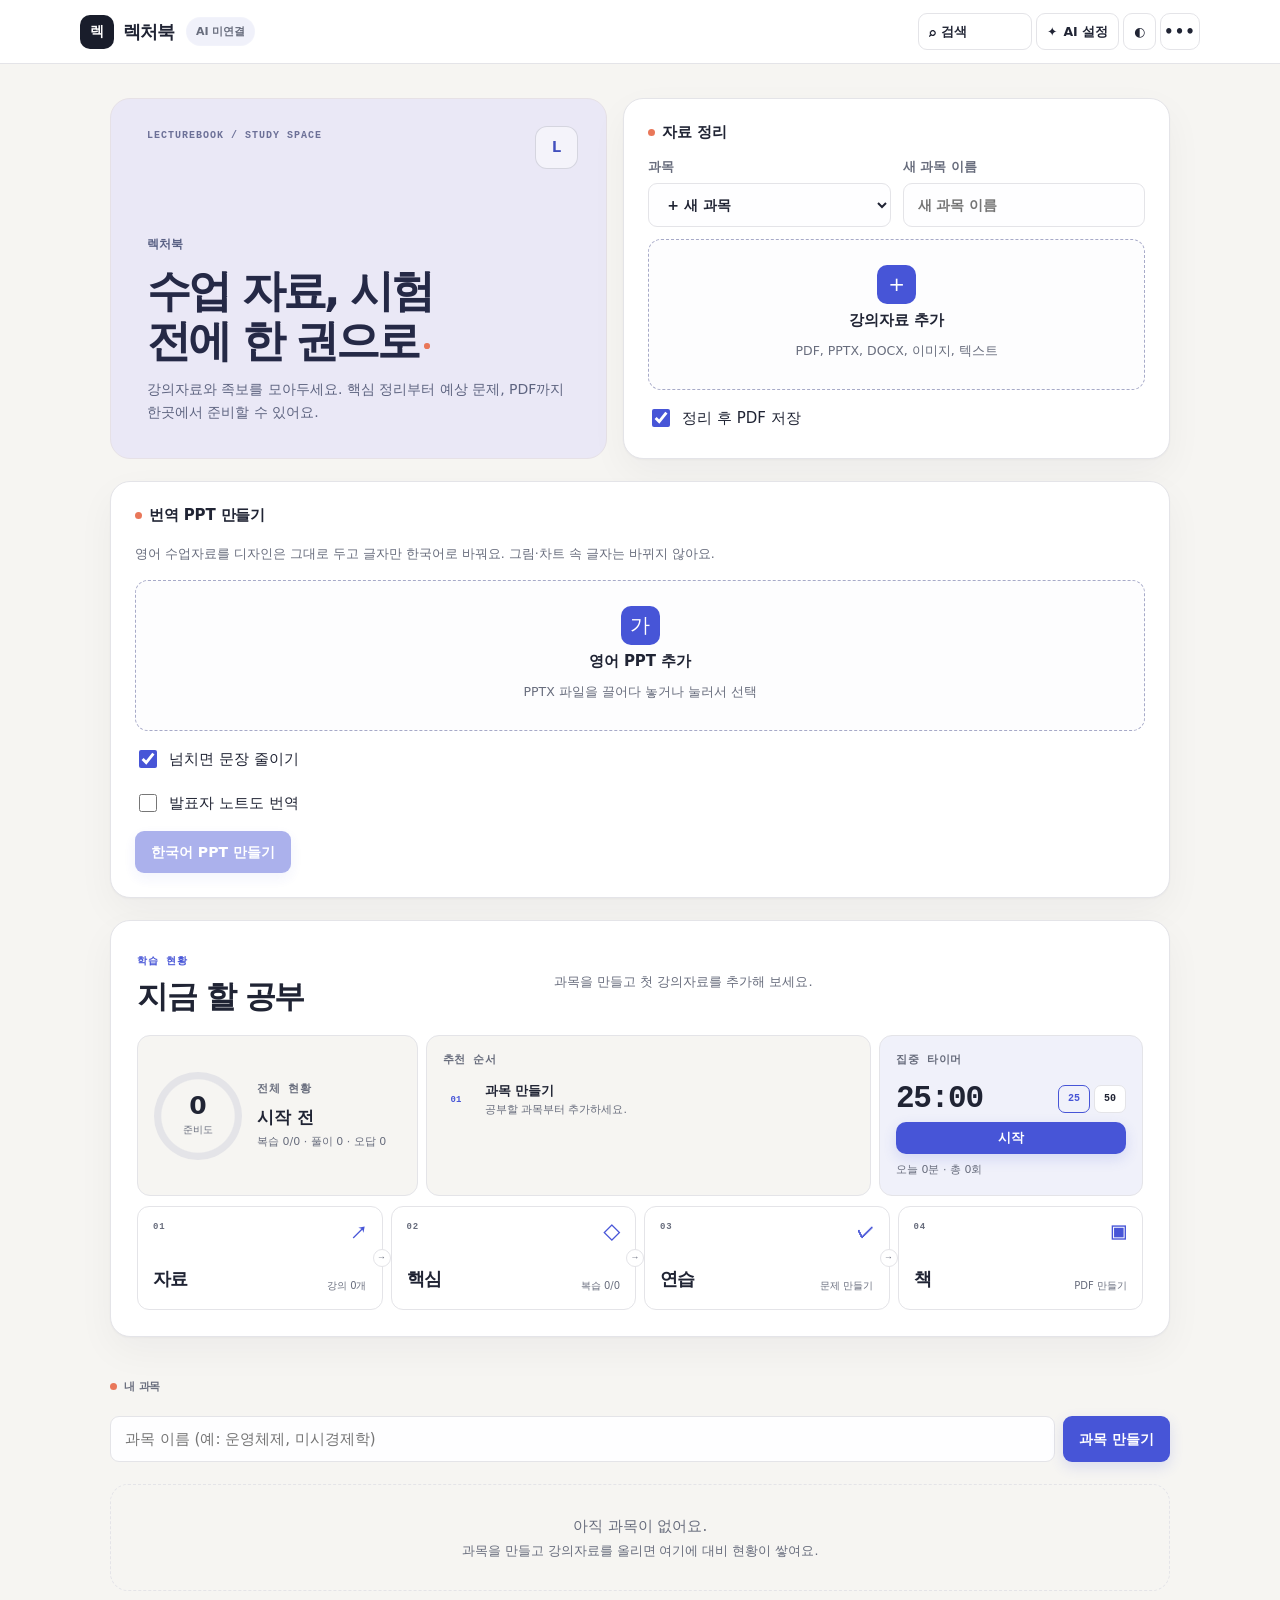
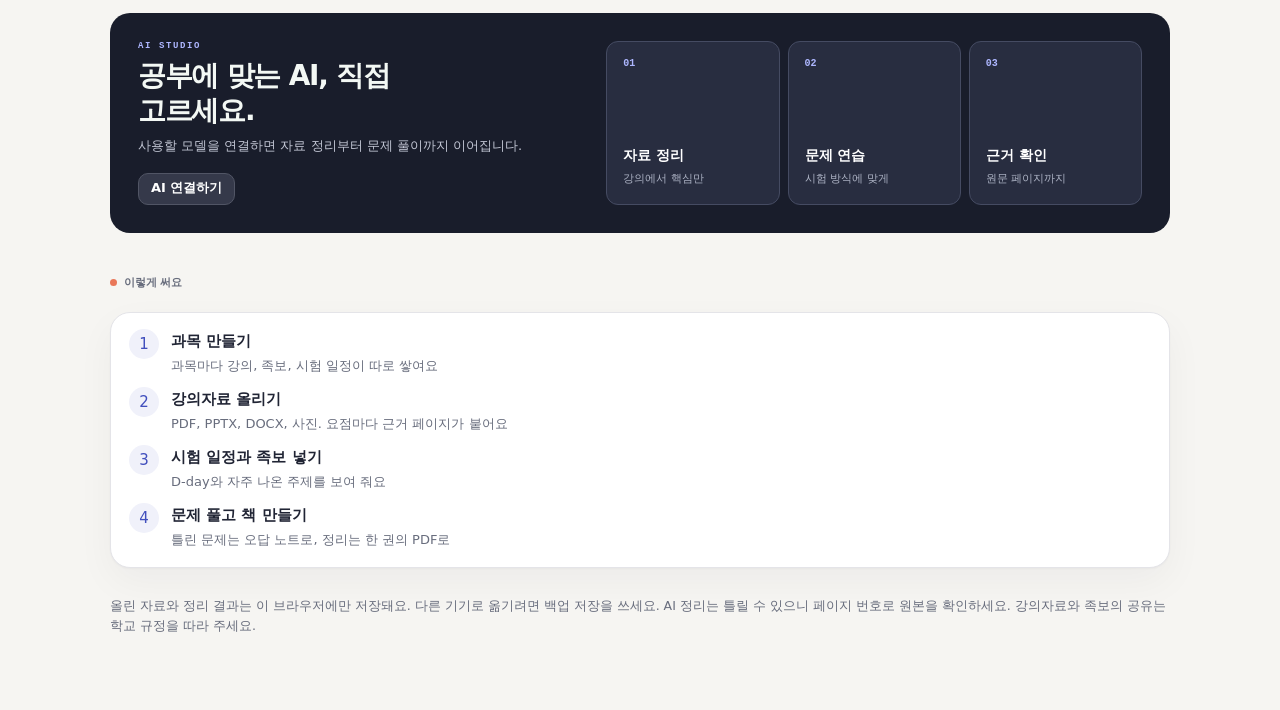
==== commit 48e77fd6: "feat: add Korean PPT translation card and Render static deploy Co-Authored-By: Claude Opus 5.5 <nore" ====
--- a/site/index.html
+++ b/site/index.html
@@ -24,6 +24,7 @@
 <script src="ai.js"></script>
 <script src="book.js"></script>
 <script src="study.js"></script>
+<script src="translate.js"></script>
 <script src="app.js"></script>
 </body>
 </html>
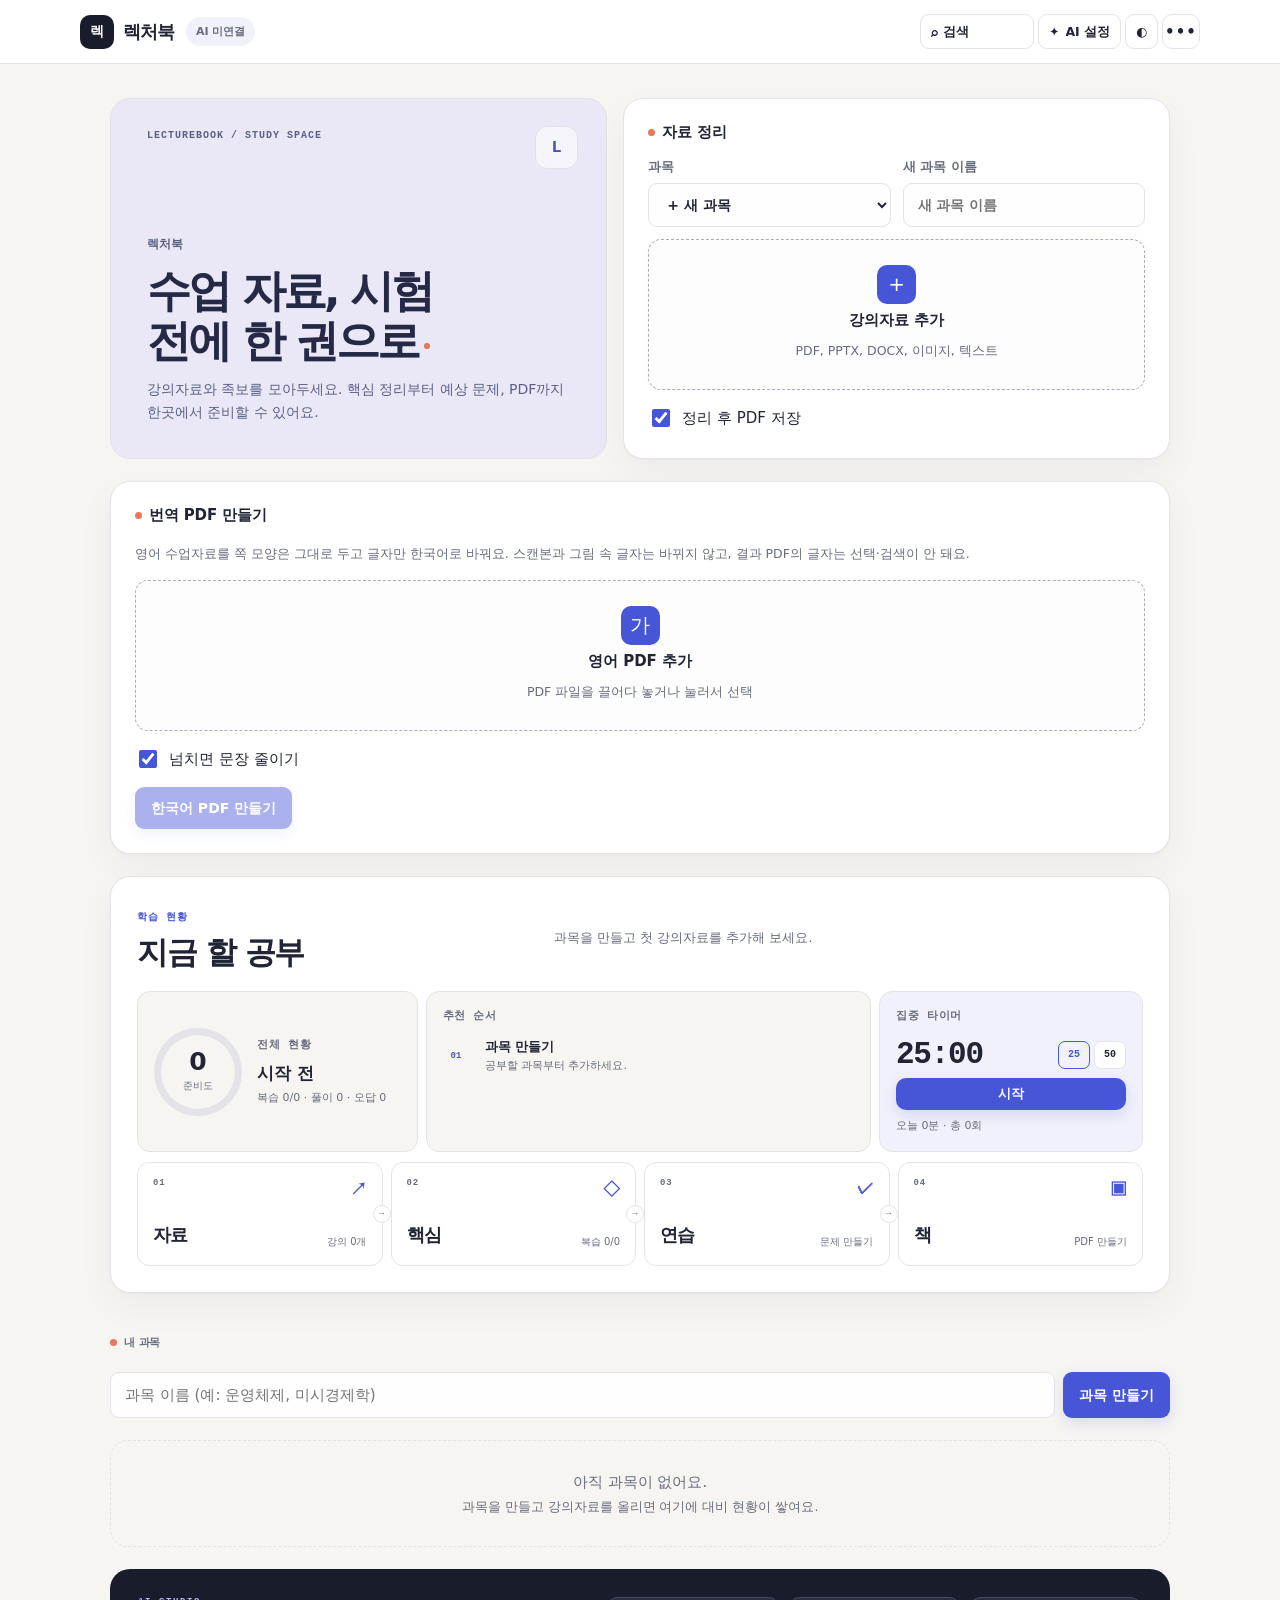
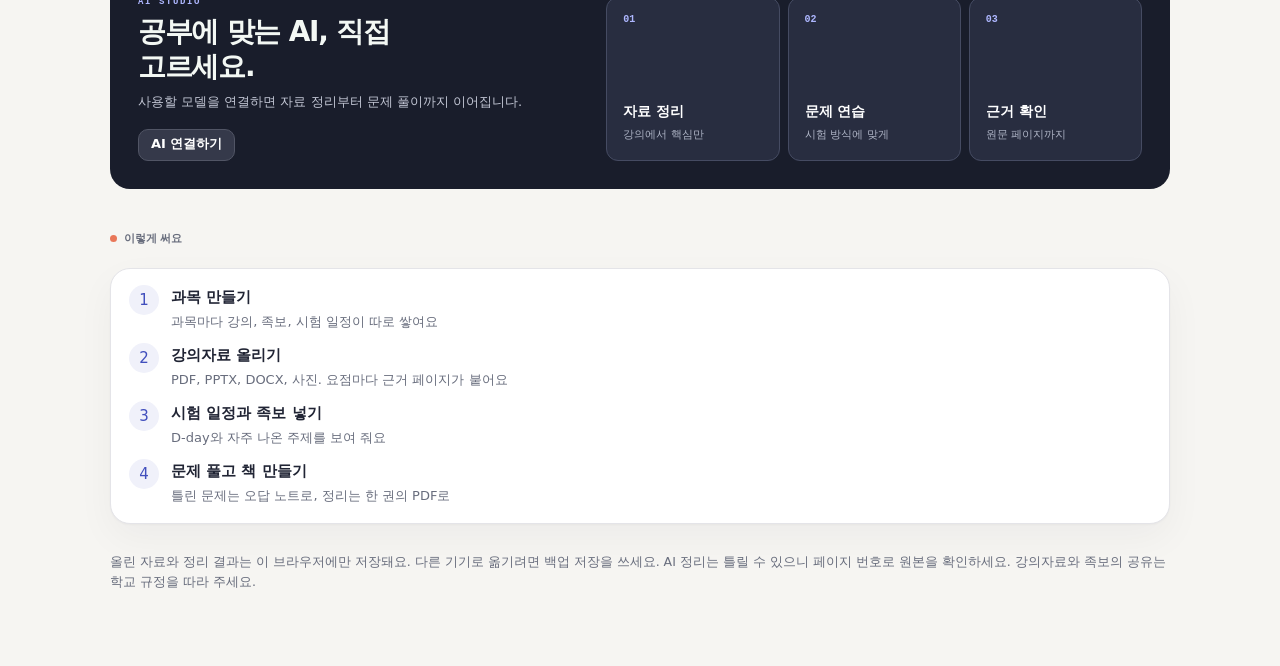
==== commit 79599ebe: "feat: translate PDF instead of PPTX, fix layout breaks, merge stylesheets" ====
--- a/site/index.html
+++ b/site/index.html
@@ -7,7 +7,6 @@
 <title>렉처북: 강의자료를 시험 대비 책으로</title>
 <meta name="theme-color" content="#f6f5f2">
 <link rel="stylesheet" href="styles.css">
-<link rel="stylesheet" href="refresh.css">
 </head>
 <body>
 <div id="app" aria-busy="true">
@@ -22,9 +21,7 @@
 <script src="assets.js"></script>
 <script src="store.js"></script>
 <script src="ai.js"></script>
-<script src="book.js"></script>
 <script src="study.js"></script>
-<script src="translate.js"></script>
 <script src="app.js"></script>
 </body>
 </html>
--- a/site/styles.css
+++ b/site/styles.css
@@ -1,29 +1,15 @@
-/* 렉처북 v0.2: STROKE 디자인 시스템을 공부 도구로 옮김
-   초록(책상 위 칠판) + 형광펜 노랑(테니스공 → 형광펜). 이 두 색 외의 강조는 쓰지 않는다 */
-:root {
-  --green: #14532d; --green2: #1d7a3f; --green3: #e8f3ec; --ball: #d9e021;
-  --ink: #1a1f1b; --sub: #5f6f64; --line: #e2e8e3; --bg: #f6f5ee; --card: #ffffff;
-  --red: #c0392b; --amber: #b7791f; --text-accent: #1d7a3f; --focus: #2f5da8;
-  --r-sm: 10px; --r: 14px; --r-lg: 18px;
-  --shadow: 0 1px 2px rgba(20, 83, 45, .05), 0 8px 20px -6px rgba(20, 83, 45, .10);
-  --shadow-btn: 0 4px 12px rgba(20, 83, 45, .22);
-  --spring: cubic-bezier(.34, 1.56, .64, 1);
-  --sans: "Apple SD Gothic Neo", "Pretendard", "Noto Sans KR", system-ui, sans-serif;
-  --display: "Apple SD Gothic Neo", "Pretendard", system-ui, sans-serif;
-  --mono: ui-monospace, "Cascadia Code", "SFMono-Regular", Consolas, monospace;
-  box-sizing: border-box;
-  padding-top: env(safe-area-inset-top, 0px);
-  padding-bottom: env(safe-area-inset-bottom, 0px);
-}
+/* 렉처북 v0.9 화면 스타일. 예전 테마 네 겹을 결과가 같은 한 장으로 합쳤다(겹쳐 쓰던 선언 제거).
+   색은 :root 변수로만 바꾼다. 어두운 테마는 @media와 [data-theme="dark"] 두 곳에 같은 값을 둔다. */
+:root { --red: #c0392b; --amber: #b7791f; --spring: cubic-bezier(.34, 1.56, .64, 1); --sans: "Apple SD Gothic Neo", "Pretendard", "Noto Sans KR", system-ui, sans-serif; --mono: ui-monospace, "Cascadia Code", "SFMono-Regular", Consolas, monospace; box-sizing: border-box; padding-top: env(safe-area-inset-top, 0px); padding-bottom: env(safe-area-inset-bottom, 0px); }
 @media (prefers-color-scheme: dark) {
-  :root:not([data-theme="light"]) { --green3: #123322; --ink: #e9efe9; --sub: #93a89a; --line: #2b3a30; --bg: #10140f; --card: #182019; --text-accent: #6fd394; --red: #ef6b5f; --amber: #e5a94a; --focus: #8db8ff; }
-}
-:root[data-theme="dark"] { --green3: #123322; --ink: #e9efe9; --sub: #93a89a; --line: #2b3a30; --bg: #10140f; --card: #182019; --text-accent: #6fd394; --red: #ef6b5f; --amber: #e5a94a; --focus: #8db8ff; }
-
-*, *::before, *::after { box-sizing: inherit; }
+  :root:not([data-theme="light"]) { --red: #ef6b5f; --amber: #e5a94a; }
+}
+:root[data-theme="dark"] { --red: #ef6b5f; --amber: #e5a94a; }
+*, *::before, *::after { box-sizing: border-box; }
+/* inherit로 두면 <details> 안쪽 내용이 content-box가 되어 화면 밖으로 넘친다 */
 html, body { margin: 0; }
 html { scroll-padding-top: calc(env(safe-area-inset-top, 0px) + 5rem); }
-body { background: var(--bg); color: var(--ink); font: 400 15px/1.6 var(--sans); word-break: keep-all; overflow-wrap: anywhere; -webkit-font-smoothing: antialiased; }
+body { font: 400 15px/1.6 var(--sans); word-break: keep-all; overflow-wrap: anywhere; -webkit-font-smoothing: antialiased; }
 a { color: var(--text-accent); }
 button, input, select, textarea { font: inherit; color: inherit; }
 :focus-visible { outline: 2px solid var(--focus); outline-offset: 2px; }
@@ -36,114 +22,79 @@
 .row { display: flex; flex-wrap: wrap; gap: 8px; align-items: center; }
 .note, .warn { font-size: 13px; padding: 10px 14px; border-radius: var(--r-sm); background: var(--green3); }
 .warn { color: var(--red); background: color-mix(in srgb, var(--red) 10%, var(--card)); }
-
 /* ---------- 버튼 (STROKE .btn) ---------- */
-.btn { display: inline-flex; align-items: center; justify-content: center; gap: 6px; min-height: 40px; padding: 0 16px; border-radius: 12px; border: 0; cursor: pointer; font-weight: 700; font-size: 14px; text-decoration: none;
-  color: #fff; background: linear-gradient(135deg, var(--green2), var(--green)); box-shadow: var(--shadow-btn); transition: transform .15s ease; }
-.btn:active { transform: scale(.96); }
-.btn.ghost { background: var(--card); color: var(--ink); border: 1px solid var(--line); box-shadow: none; }
-.btn.ghost:hover { border-color: var(--sub); }
-.btn.ball { background: var(--ball); color: #1a1f1b; box-shadow: 0 4px 12px rgba(217, 224, 33, .35); }
+.btn { display: inline-flex; align-items: center; justify-content: center; gap: 6px; padding: 0 16px; border: 0; cursor: pointer; font-weight: 700; font-size: 14px; text-decoration: none; color: #fff; }
+.btn.ghost { border: 1px solid var(--line); }
 .btn.quiet { background: none; color: var(--sub); box-shadow: none; }
 .btn.sm { min-height: 32px; padding: 0 12px; font-size: 13px; border-radius: 10px; }
 .btn.big { min-height: 50px; padding: 0 22px; font-size: 15.5px; }
 .btn:disabled { opacity: .45; cursor: not-allowed; transform: none; }
-
 /* ---------- 머리글 (STROKE header) ---------- */
-.appbar { position: sticky; top: 0; z-index: 20; display: flex; align-items: center; gap: 10px; padding: 12px 18px; color: #fff;
-  background: linear-gradient(120deg, var(--green) 0%, var(--green2) 100%); box-shadow: 0 2px 12px rgba(20, 83, 45, .18); }
-.brand { display: flex; align-items: center; gap: 9px; color: #fff; text-decoration: none; min-width: 0; }
-.logo { flex: none; display: grid; place-items: center; width: 30px; height: 30px; border-radius: 50%; background: var(--ball); color: var(--green); font: 400 15px var(--display); }
-.brand-name { font: 400 20px var(--display); letter-spacing: .5px; white-space: nowrap; }
+.appbar { position: sticky; top: 0; z-index: 20; display: flex; align-items: center; }
+.brand { display: flex; align-items: center; gap: 9px; text-decoration: none; min-width: 0; }
+.logo { flex: none; display: grid; place-items: center; }
+.brand-name { white-space: nowrap; }
 .brand-sub { font-size: 13px; color: rgba(255, 255, 255, .8); white-space: nowrap; overflow: hidden; text-overflow: ellipsis; }
-.ai-pill { font-size: 11.5px; font-weight: 700; padding: 3px 10px; border-radius: 999px; background: rgba(255, 255, 255, .14); color: #fff; white-space: nowrap; }
-.ai-pill.on::before { content: ""; display: inline-block; width: 7px; height: 7px; border-radius: 50%; background: var(--ball); margin-right: 6px; animation: livePulse 1.6s ease-in-out infinite; }
-.ai-pill.off { background: rgba(0, 0, 0, .18); color: rgba(255, 255, 255, .75); }
+.ai-pill { font-weight: 700; border-radius: 999px; white-space: nowrap; }
+.ai-pill.on::before { content: ""; display: inline-block; width: 7px; height: 7px; border-radius: 50%; margin-right: 6px; }
 .appbar .spacer { flex: 1; }
 .appbar .menu { display: flex; gap: 4px; }
-.appbar .menu .btn { background: rgba(255, 255, 255, .14); box-shadow: none; min-height: 32px; font-size: 12.5px; padding: 0 10px; }
+.appbar .menu .btn { box-shadow: none; font-size: 12.5px; padding: 0 10px; }
 .tools-menu { position: relative; }
-.tools-menu > summary { width: 38px; min-height: 32px; display: grid; place-items: center; border: 1px solid rgba(255,255,255,.18); border-radius: 10px; background: rgba(255,255,255,.09); color: #fff; cursor: pointer; list-style: none; font-weight: 800; letter-spacing: 1px; }
+.tools-menu > summary { width: 38px; display: grid; place-items: center; border-radius: 10px; cursor: pointer; list-style: none; font-weight: 800; letter-spacing: 1px; }
 .tools-menu > summary::-webkit-details-marker { display: none; }
 .tools-pop { position: absolute; z-index: 40; top: calc(100% + 9px); right: 0; width: 188px; display: grid; gap: 3px; padding: 7px; border: 1px solid var(--line); border-radius: 13px; background: var(--card); color: var(--ink); box-shadow: 0 18px 55px rgba(5,9,24,.22); }
 .tools-pop button, .tools-pop label { min-height: 40px; display: flex; align-items: center; gap: 11px; padding: 0 11px; border: 0; border-radius: 8px; background: transparent; color: inherit; cursor: pointer; font-weight: 700; text-align: left; }
 .tools-pop button:hover, .tools-pop label:hover { background: var(--green3); }
 .tools-pop span { width: 19px; color: var(--electric); text-align: center; }
-
 /* ---------- 본문 ---------- */
-.page { max-width: 720px; margin: 0 auto; padding: 16px 16px 40px; }
-.page.with-nav { padding-bottom: 130px; }
-.page > * + * { margin-top: 14px; }
+.page { margin: 0 auto; }
 .page > .course-grid, .page > .item-list, .page > .questions, .page > div > .questions { margin-bottom: 0; }
 .boot-bar { min-height: 58px; }
 .boot-page { display: grid; gap: 14px; }
 .boot-block, .boot-row > span { border: 1px solid var(--line); background: color-mix(in srgb,var(--card) 78%,var(--green3)); }
 .boot-block { height: 220px; border-radius: 18px; }
-.boot-hero { height: 300px; background: linear-gradient(125deg,#111a38,#1c3470); }
+.boot-hero { height: 300px; }
 .boot-row { display: grid; grid-template-columns: repeat(3,1fr); gap: 9px; }
 .boot-row > span { height: 88px; border-radius: 14px; }
-.sec-title { display: flex; align-items: center; gap: 7px; margin-top: 26px !important; margin-bottom: 8px; font: 700 10.5px var(--mono); letter-spacing: 1.5px; text-transform: uppercase; color: var(--text-accent); }
-.sec-title::before { content: ""; width: 13px; height: 2px; background: var(--ball); flex: none; }
+.sec-title { display: flex; align-items: center; gap: 7px; }
+.sec-title::before { content: ""; flex: none; }
 .sec-title .more { margin-left: auto; font: 600 12px var(--sans); letter-spacing: 0; text-transform: none; text-decoration: none; }
-.card { background: var(--card); border: 1px solid var(--line); border-radius: var(--r-lg); padding: 16px 18px; box-shadow: var(--shadow); }
+.card { background: var(--card); padding: 16px 18px; }
 .card h3 { font-size: 15px; font-weight: 800; margin-bottom: 8px; }
 .empty { padding: 26px 18px; text-align: center; color: var(--sub); border: 1.5px dashed var(--line); border-radius: var(--r-lg); }
 .empty p { margin: 3px 0; }
 .empty .btn { margin-top: 10px; }
-
 /* ---------- 히어로 (STROKE .hero: 그라데이션 + 쓸고 지나가는 빛 + 떠 있는 공) ---------- */
-.hero { position: relative; overflow: hidden; border-radius: var(--r-lg); padding: 20px 20px 18px; color: #fff; box-shadow: var(--shadow);
-  background-image: linear-gradient(120deg, rgba(20, 83, 45, .96) 10%, rgba(29, 122, 63, .86) 60%, rgba(46, 158, 85, .7) 100%),
-    repeating-linear-gradient(0deg, rgba(255, 255, 255, .06) 0 1px, transparent 1px 22px), repeating-linear-gradient(90deg, rgba(255, 255, 255, .06) 0 1px, transparent 1px 22px);
-  background-color: var(--green); }
-.hero::after { content: ""; position: absolute; top: 0; left: -60%; width: 40%; height: 100%; pointer-events: none;
-  background: linear-gradient(120deg, transparent, rgba(217, 224, 33, .16), transparent); animation: heroSweep 6s ease-in-out infinite; }
-.hero .d { font-size: 12.5px; color: rgba(255, 255, 255, .85); }
-.hero .t { font: 400 clamp(22px, 5vw, 28px)/1.25 var(--display); letter-spacing: .3px; margin: 6px 0 4px; }
-.hero .sub { font-size: 13px; color: rgba(255, 255, 255, .85); margin: 0; }
-.hero-mark { position: absolute; right: 18px; top: 14px; font-size: 24px; opacity: .55; animation: ballFloat 3.4s ease-in-out infinite; pointer-events: none; }
+.hero { position: relative; overflow: hidden; }
+.hero::after { content: ""; position: absolute; pointer-events: none; }
+.hero .sub { margin: 0; }
+.hero-mark { position: absolute; pointer-events: none; }
 .hero .row { margin-top: 14px; }
-.hero .btn.ghost { background: rgba(255, 255, 255, .14); color: #fff; border: 0; }
-.countdown { display: inline-flex; align-items: center; gap: 2px; margin-top: 12px; padding: 6px 12px; border-radius: 999px; background: rgba(0, 0, 0, .22); font-size: 13px; }
+.countdown { display: inline-flex; align-items: center; gap: 2px; margin-top: 12px; padding: 6px 12px; border-radius: 999px; font-size: 13px; }
 .countdown b { font: 400 16px var(--display); letter-spacing: .5px; margin-right: 6px; }
-.countdown.urgent b { color: var(--ball); }
-.live-dot { display: inline-block; width: 7px; height: 7px; border-radius: 50%; background: var(--ball); margin-right: 7px; animation: livePulse 1.6s ease-in-out infinite; }
-
+.live-dot { display: inline-block; width: 7px; height: 7px; border-radius: 50%; margin-right: 7px; }
 /* 섹션 배너 (STROKE .section-hero) */
-.section-hero { border-radius: var(--r-lg); padding: 20px 16px 16px; text-align: center; color: #fff; box-shadow: var(--shadow);
-  background: linear-gradient(160deg, rgba(20, 83, 45, .96) 0%, rgba(29, 122, 63, .88) 55%, rgba(46, 158, 85, .7) 100%), var(--green); position: relative; overflow: hidden; }
-.section-hero .sh-eyebrow { font: 400 10.5px var(--mono); letter-spacing: 2px; text-transform: uppercase; color: rgba(255, 255, 255, .75); margin-bottom: 3px; }
-.section-hero .sh-title { font: 400 21px var(--display); letter-spacing: .5px; }
-.section-hero .sh-sub { font-size: 12.5px; color: rgba(255, 255, 255, .8); margin-top: 3px; }
-.section-hero.amber { background: linear-gradient(160deg, rgba(20, 83, 45, .95) 0%, rgba(29, 122, 63, .82) 55%, rgba(183, 121, 31, .7) 100%), var(--green); }
-
+.section-hero .sh-eyebrow { font: 400 10.5px var(--mono); letter-spacing: 2px; text-transform: uppercase; margin-bottom: 3px; }
+.section-hero .sh-sub { font-size: 12.5px; margin-top: 3px; }
 /* ---------- 과목 머리 ---------- */
 .course-head { display: flex; align-items: flex-end; justify-content: space-between; gap: 10px; flex-wrap: wrap; }
-.course-head h1 { font: 400 clamp(26px, 6vw, 34px)/1.15 var(--display); letter-spacing: .3px; }
 .course-head .small { margin: 2px 0 0; }
 .back { font-size: 13px; text-decoration: none; font-weight: 600; }
-
 /* ---------- 하단 탭 (STROKE nav) ---------- */
-.bnav { position: fixed; left: 50%; transform: translateX(-50%); bottom: calc(12px + env(safe-area-inset-bottom, 0px)); z-index: 30;
-  width: min(700px, calc(100% - 20px)); display: grid; grid-template-columns: repeat(6, 1fr); padding: 6px; border-radius: 22px;
-  background: color-mix(in srgb, var(--card) 92%, transparent); backdrop-filter: blur(12px); border: 1px solid var(--line); box-shadow: 0 10px 30px -8px rgba(20, 83, 45, .28); }
-.bnav a { position: relative; display: grid; justify-items: center; gap: 1px; padding: 6px 2px 5px; border-radius: 14px; text-decoration: none; color: var(--sub); font-size: 11px; font-weight: 700; transition: transform .15s ease; }
-.bnav a .ico { font-size: 19px; line-height: 1.2; }
-.bnav a.on { color: var(--text-accent); background: var(--green3); }
+.bnav { position: fixed; left: 50%; transform: translateX(-50%); bottom: calc(12px + env(safe-area-inset-bottom, 0px)); z-index: 30; display: grid; grid-template-columns: repeat(6, 1fr); backdrop-filter: blur(12px); }
+.bnav a { position: relative; display: grid; justify-items: center; gap: 1px; padding: 6px 2px 5px; text-decoration: none; color: var(--sub); font-size: 11px; font-weight: 700; }
 .bnav a.on::before { content: ""; position: absolute; top: 0; left: 50%; transform: translateX(-50%); width: 22px; height: 3px; border-radius: 0 0 4px 4px; background: var(--ball); }
 .bnav a.on .ico { animation: navPop .4s var(--spring); }
 .bnav a:active { transform: scale(.94); }
-
 /* ---------- 홈: 과목 카드 ---------- */
 .newcourse { display: flex; gap: 8px; }
-.newcourse input, .field input, .field select, .field textarea, .paste-body input, .paste-body textarea, .q textarea {
-  width: 100%; min-height: 44px; padding: 10px 14px; border: 1px solid var(--line); border-radius: 12px; background: var(--card); }
+.newcourse input, .field input, .field select, .field textarea, .paste-body input, .paste-body textarea, .q textarea { width: 100%; min-height: 44px; padding: 10px 14px; border: 1px solid var(--line); }
 .newcourse input { flex: 1; }
-.course-grid { list-style: none; padding: 0; margin-left: 0; margin-right: 0; display: grid; grid-template-columns: repeat(auto-fill, minmax(min(100%, 300px), 1fr)); gap: 12px; }
-.course-card { display: grid; gap: 10px; padding: 16px 18px; text-decoration: none; color: var(--ink); border-left: 5px solid var(--green2); transition: transform .15s ease; }
+.course-grid { list-style: none; padding: 0; margin-left: 0; margin-right: 0; display: grid; }
+.course-card { display: grid; gap: 10px; text-decoration: none; color: var(--ink); }
 .course-card:active { transform: scale(.98); }
 .course-card .top { display: flex; justify-content: space-between; align-items: flex-start; gap: 8px; }
-.course-card strong { font: 400 20px var(--display); letter-spacing: .3px; }
 .stat-line { display: flex; gap: 14px; flex-wrap: wrap; font-size: 12.5px; color: var(--sub); }
 .stat-line b { color: var(--ink); font-weight: 800; }
 .dchip { display: inline-flex; align-items: center; gap: 5px; padding: 3px 10px; border-radius: 999px; font: 400 13px var(--display); letter-spacing: .5px; background: var(--green3); color: var(--text-accent); white-space: nowrap; }
@@ -154,23 +105,21 @@
 .steps .n { flex: none; display: grid; place-items: center; width: 30px; height: 30px; border-radius: 50%; background: var(--green3); color: var(--text-accent); font: 400 15px var(--display); }
 .steps strong { display: block; }
 .steps span { color: var(--sub); font-size: 13px; }
-
 /* ---------- 진행 막대, 현황 ---------- */
-.bar { height: 7px; background: var(--green3); border-radius: 999px; overflow: hidden; margin: 6px 0 4px; }
-.bar span { display: block; height: 100%; border-radius: 999px; background: linear-gradient(90deg, var(--green2), #2e9e55); transition: width .6s var(--spring); }
+.bar { background: var(--green3); border-radius: 999px; overflow: hidden; margin: 6px 0 4px; }
+.bar span { display: block; height: 100%; border-radius: 999px; transition: width .6s var(--spring); }
 .bar.ball span { background: var(--ball); }
 .status-grid { display: grid; grid-template-columns: repeat(3, 1fr); gap: 10px; }
 .status-grid > div { display: grid; gap: 1px; }
 .status-grid span { font-size: 12px; color: var(--sub); }
 .status-grid strong { font: 400 20px var(--display); letter-spacing: .3px; }
 .status-grid strong small { font: 600 12px var(--sans); color: var(--sub); margin-left: 2px; }
-
 /* ---------- 일정 타임라인 (STROKE .evline/.evdate) ---------- */
 .timeline { display: grid; }
 .evline { position: relative; display: flex; align-items: center; gap: 12px; padding: 10px 0; border-bottom: 1px solid var(--line); }
 .evline:last-child { border-bottom: 0; }
 .evline:not(:last-child)::before { content: ""; position: absolute; left: 25px; top: 58px; bottom: -12px; width: 2px; background: var(--green3); }
-.evdate { flex: none; position: relative; width: 52px; height: 50px; border-radius: 12px; background: var(--green3); display: grid; place-items: center; align-content: center; color: var(--text-accent); }
+.evdate { flex: none; position: relative; width: 52px; height: 50px; background: var(--green3); display: grid; place-items: center; align-content: center; color: var(--text-accent); }
 .evdate .m { font-size: 10.5px; font-weight: 800; }
 .evdate .dd { font: 400 19px/1 var(--display); }
 .evline:first-child .evdate::after { content: ""; position: absolute; top: -4px; right: -4px; width: 11px; height: 11px; border-radius: 50%; background: var(--ball); border: 2px solid var(--card); }
@@ -181,19 +130,18 @@
 .pill.amber { background: color-mix(in srgb, var(--amber) 16%, var(--card)); color: var(--amber); }
 .pill.red { background: color-mix(in srgb, var(--red) 12%, var(--card)); color: var(--red); }
 .pill.gray { background: var(--line); color: var(--sub); }
-
 /* TOP 3 (STROKE 마을미션) */
 .top3 { list-style: none; padding: 0; margin: 0; }
 .top3 li { display: flex; align-items: center; gap: 12px; padding: 10px 0; border-bottom: 1px solid var(--line); }
 .top3 li:last-child { border-bottom: 0; }
 .medal { flex: none; display: grid; place-items: center; width: 34px; height: 34px; border-radius: 50%; font-size: 17px; background: var(--green3); }
-.medal.m1 { background: var(--ball); } .medal.m2 { background: #d6dbd7; } .medal.m3 { background: #efd2b5; }
+.medal.m1 { background: var(--ball); }
+.medal.m2 { background: #d6dbd7; }
+.medal.m3 { background: #efd2b5; }
 .top3 .grow { flex: 1; min-width: 0; }
 .top3 .cnt { font: 400 20px var(--display); color: var(--text-accent); white-space: nowrap; }
-
 /* ---------- 업로드, 작업 ---------- */
 .drop { display: grid; place-items: center; gap: 4px; text-align: center; padding: 26px 16px; border: 2px dashed color-mix(in srgb, var(--green2) 45%, var(--line)); border-radius: var(--r-lg); background: var(--card); cursor: pointer; transition: border-color .15s, background .15s, transform .15s; }
-.drop .ico { font-size: 28px; }
 .drop:hover, .drop.over { border-color: var(--green2); background: var(--green3); }
 .drop.over { transform: scale(1.01); }
 .drop strong { font-size: 15px; }
@@ -207,7 +155,6 @@
 .job-top { display: flex; justify-content: space-between; gap: 10px; font-size: 14px; }
 .job .stage { color: var(--sub); font-size: 12.5px; white-space: nowrap; }
 .job:not(.err):not(.ok) .bar span { background-image: linear-gradient(90deg, var(--green2), var(--ball), var(--green2)); background-size: 200% 100%; animation: flow 1.4s linear infinite; }
-
 /* 강의, 족보 목록 */
 .item-list { list-style: none; padding: 0; margin-left: 0; margin-right: 0; display: grid; gap: 10px; }
 .item { display: flex; align-items: center; gap: 12px; padding: 12px 14px; }
@@ -221,7 +168,6 @@
 .icon:disabled { opacity: .35; }
 .rev { display: inline-flex; align-items: center; gap: 4px; min-height: 32px; padding: 0 10px; border-radius: 10px; border: 1px solid var(--line); background: var(--card); cursor: pointer; font-size: 12.5px; font-weight: 700; color: var(--sub); }
 .rev[aria-pressed="true"] { background: var(--green3); border-color: var(--green2); color: var(--text-accent); }
-
 /* ---------- 정리 보기 ---------- */
 .summary > * + * { margin-top: 14px; }
 .overview { font-size: 15px; line-height: 1.8; padding: 14px 16px; border-radius: var(--r); background: var(--green3); margin: 0; }
@@ -235,12 +181,10 @@
 .formulas li { display: flex; flex-wrap: wrap; gap: 6px; align-items: baseline; }
 .formulas code { font-family: var(--mono); font-size: 13px; background: var(--green3); padding: 1px 8px; border-radius: 6px; }
 .exam li::marker { content: "□ "; color: var(--amber); }
-.exam li { background: linear-gradient(transparent 62%, color-mix(in srgb, var(--ball) 45%, transparent) 62%); background-size: 100% 100%; }
 .pg { display: inline-block; font-size: 11px; font-weight: 800; color: var(--text-accent); background: var(--green3); padding: 0 7px; border-radius: 6px; text-decoration: none; margin-left: 3px; white-space: nowrap; }
 .raw summary { cursor: pointer; color: var(--sub); font-weight: 600; }
 .raw-body { max-height: 30rem; overflow: auto; margin-top: 10px; }
 .rawpage p { white-space: pre-wrap; font-size: 13.5px; margin: 4px 0 14px; }
-
 /* ---------- 폼 ---------- */
 .form { display: grid; gap: 14px; }
 fieldset.card { margin: 0; }
@@ -252,12 +196,15 @@
 .checks { display: grid; gap: 6px; }
 .check { display: flex; gap: 9px; align-items: center; cursor: pointer; padding: 4px 0; }
 input[type=checkbox] { width: 18px; height: 18px; accent-color: var(--green2); }
-.exam-add { display: grid; grid-template-columns: 1fr 150px auto; gap: 8px; align-items: end; }
-
+.exam-add { display: grid; gap: 8px; align-items: end; }
 /* ---------- 족보 ---------- */
 .typebar { display: flex; height: 30px; border-radius: 10px; overflow: hidden; font-size: 12px; font-weight: 800; }
 .typebar span { display: flex; align-items: center; justify-content: center; white-space: nowrap; overflow: hidden; padding: 0 6px; min-width: 60px; }
-.typebar .t0 { background: var(--green2); color: #fff; } .typebar .t1 { background: var(--ball); color: #1a1f1b; } .typebar .t2 { background: var(--green3); color: var(--text-accent); } .typebar .t3 { background: color-mix(in srgb, var(--amber) 25%, var(--card)); } .typebar .t4 { background: var(--line); }
+.typebar .t0 { background: var(--green2); color: #fff; }
+.typebar .t1 { background: var(--ball); color: #1a1f1b; }
+.typebar .t2 { background: var(--green3); color: var(--text-accent); }
+.typebar .t3 { background: color-mix(in srgb, var(--amber) 25%, var(--card)); }
+.typebar .t4 { background: var(--line); }
 .qa { border: 1px solid var(--line); border-radius: var(--r); background: var(--card); }
 .qa + .qa { margin-top: 8px; }
 .qa summary { display: flex; gap: 8px; align-items: baseline; padding: 12px 14px; cursor: pointer; list-style: none; }
@@ -268,7 +215,6 @@
 .qa-body p { margin: 5px 0; }
 .tag { font-size: 11px; font-weight: 800; padding: 1px 8px; border-radius: 6px; background: var(--green3); color: var(--text-accent); white-space: nowrap; }
 .tag.warn { color: var(--red); background: color-mix(in srgb, var(--red) 12%, var(--card)); padding: 1px 8px; }
-
 /* ---------- 문제 ---------- */
 .quiz-head { display: grid; gap: 10px; }
 .score { font: 400 20px var(--display); color: var(--text-accent); margin: 0; }
@@ -293,26 +239,17 @@
 .subtabs { display: flex; gap: 6px; }
 .subtabs button { flex: 1; min-height: 38px; border-radius: 12px; border: 1px solid var(--line); background: var(--card); font-weight: 800; cursor: pointer; }
 .subtabs button[aria-pressed="true"] { background: var(--ink); color: var(--bg); border-color: var(--ink); }
-.sel { min-height: 44px; padding: 0 12px; border: 1px solid var(--line); border-radius: 12px; background: var(--card); }
-
+.sel { min-height: 44px; padding: 0 12px; border: 1px solid var(--line); }
 /* ---------- 알림 (STROKE 데모 모드 알약) ---------- */
-#toast { position: fixed; left: 50%; bottom: calc(96px + env(safe-area-inset-bottom, 0px)); transform: translateX(-50%) translateY(8px); z-index: 40; max-width: min(92vw, 30rem);
-  padding: 8px 16px; border-radius: 999px; background: rgba(26, 31, 27, .88); color: #fff; font-size: 13px; font-weight: 600; opacity: 0; pointer-events: none; transition: opacity .2s, transform .2s; text-align: center; }
+#toast { position: fixed; left: 50%; bottom: calc(96px + env(safe-area-inset-bottom, 0px)); transform: translateX(-50%) translateY(8px); z-index: 40; max-width: min(92vw, 30rem); padding: 8px 16px; border-radius: 999px; background: rgba(26, 31, 27, .88); color: #fff; font-size: 13px; font-weight: 600; opacity: 0; pointer-events: none; transition: opacity .2s, transform .2s; text-align: center; }
 #toast.on { opacity: 1; transform: translateX(-50%); }
-
 /* ---------- 움직임 (STROKE 진입 애니메이션, 누름 반응) ---------- */
-@keyframes riseIn { from { opacity: 0; transform: translateY(14px); } to { opacity: 1; transform: none; } }
-@keyframes heroIn { from { opacity: 0; transform: translateY(14px) scale(.96); } to { opacity: 1; transform: none; } }
-@keyframes heroSweep { 0%, 100% { left: -60%; } 50% { left: 120%; } }
-@keyframes ballFloat { 0%, 100% { transform: translateY(0) rotate(0deg); } 50% { transform: translateY(-8px) rotate(14deg); } }
-@keyframes livePulse { 0%, 100% { opacity: 1; box-shadow: 0 0 0 0 rgba(217, 224, 33, .45); } 50% { opacity: .65; box-shadow: 0 0 0 5px rgba(217, 224, 33, 0); } }
 @keyframes navPop { 0% { transform: scale(1); } 50% { transform: scale(1.15); } 100% { transform: scale(1); } }
 @keyframes flow { to { background-position: -200% 0; } }
 @keyframes shake { 0%, 100% { transform: none; } 30% { transform: translateX(-4px); } 70% { transform: translateX(3px); } }
-.view-enter .hero { animation: heroIn .5s var(--spring) both; }
-.view-enter .card, .view-enter .section-hero, .view-enter .drop { animation: riseIn .45s var(--spring) both; }
-.view-enter .card:nth-of-type(2) { animation-delay: .05s; } .view-enter .card:nth-of-type(3) { animation-delay: .1s; } .view-enter .card:nth-of-type(4) { animation-delay: .15s; }
-
+.view-enter .card:nth-of-type(2) { animation-delay: .05s; }
+.view-enter .card:nth-of-type(3) { animation-delay: .1s; }
+.view-enter .card:nth-of-type(4) { animation-delay: .15s; }
 @media (max-width: 560px) {
   .brand-sub, .appbar .menu .label { display: none; }
   .nums { grid-template-columns: repeat(2, 1fr); }
@@ -321,120 +258,83 @@
   .item { flex-wrap: wrap; }
   .item-actions { width: 100%; }
 }
-@media (prefers-reduced-motion: reduce) { *, *::before, *::after { animation: none !important; transition: none !important; } }
-
+@media (prefers-reduced-motion: reduce) {
+  *, *::before, *::after { animation: none !important; transition: none !important; }
+}
 /* v0.3: 바로 정리, 내 정리 형식 */
 .quick { display: grid; gap: 12px; }
-.quick .drop { padding: 20px 14px; }
 .quick .two { grid-template-columns: repeat(auto-fit, minmax(220px, 1fr)); }
 .style-card summary { display: flex; align-items: center; gap: 10px; flex-wrap: wrap; cursor: pointer; list-style: none; }
 .style-card summary::-webkit-details-marker { display: none; }
 .style-card summary::after { content: "설정"; margin-left: auto; font-size: 12.5px; font-weight: 700; color: var(--text-accent); }
 .style-card[open] summary::after { content: "접기"; }
 .style-line { font-size: 12.5px; font-weight: 700; padding: 2px 10px; border-radius: 999px; background: var(--green3); color: var(--text-accent); }
-
 /* ---------- v0.4: 학습 워크스페이스 + 무료 AI 팀 ---------- */
-:root {
-  --green: #123d2b; --green2: #2f7753; --green3: #e5f1e8; --ball: #c8e56c;
-  --ink: #15231b; --sub: #65736a; --line: #d8e2da; --bg: #f3f6f2; --card: #ffffff;
-  --r-sm: 8px; --r: 12px; --r-lg: 18px;
-  --shadow: 0 1px 2px rgba(17, 48, 31, .04), 0 12px 32px rgba(17, 48, 31, .07);
-  --shadow-btn: 0 7px 18px rgba(31, 101, 67, .18);
-  --display: "Noto Sans KR", "Apple SD Gothic Neo", system-ui, sans-serif;
-}
-@media (prefers-color-scheme: dark) {
-  :root:not([data-theme="light"]) { --green3: #193529; --ink: #edf4ef; --sub: #9aaba0; --line: #2b4435; --bg: #0d1712; --card: #142219; --text-accent: #87d1a2; }
-}
-body { min-width: 320px; background:
-  radial-gradient(circle at 8% 0%, color-mix(in srgb, var(--green3) 70%, transparent), transparent 28rem), var(--bg); }
-.appbar { min-height: 66px; padding: 10px max(16px, calc((100vw - 1120px) / 2)); gap: 12px; background: rgba(15, 43, 30, .96); border-bottom: 1px solid rgba(255,255,255,.08); box-shadow: none; backdrop-filter: blur(16px); }
-.logo { width: 36px; height: 36px; border-radius: 10px; background: var(--ball); font: 800 14px var(--display); }
-.brand-name { font: 800 18px var(--display); letter-spacing: -.4px; }
+:root { --r-sm: 8px; --r: 12px; --r-lg: 18px; --display: "Noto Sans KR", "Apple SD Gothic Neo", system-ui, sans-serif; }
+body { min-width: 320px; }
+.appbar { padding: 10px max(16px, calc((100vw - 1120px) / 2)); gap: 12px; backdrop-filter: blur(16px); }
+.logo { font: 800 14px var(--display); }
+.brand-name { font: 800 18px var(--display); }
 .brand-sub { padding-left: 12px; border-left: 1px solid rgba(255,255,255,.18); }
-.ai-pill { padding: 5px 9px; border: 1px solid rgba(255,255,255,.12); background: rgba(255,255,255,.06); font-size: 11px; }
-.appbar .menu .btn { min-height: 36px; border: 1px solid rgba(255,255,255,.11); border-radius: 9px; background: rgba(255,255,255,.06); }
-.appbar .menu .ai-team-open { border-color: rgba(200,229,108,.35); color: var(--ball); }
-.page { width: min(100%, 1120px); max-width: 1120px; padding: 28px 24px 56px; }
+.ai-pill { padding: 5px 9px; border: 1px solid rgba(255,255,255,.12); font-size: 11px; }
+.appbar .menu .btn { border-radius: 9px; }
+.page { width: min(100%, 1120px); }
 .page.with-nav { max-width: 980px; padding-bottom: 132px; }
-.page > * + * { margin-top: 18px; }
-.sec-title { margin-top: 34px !important; margin-bottom: 10px; color: var(--green2); font-size: 10px; letter-spacing: 1.7px; }
-.sec-title::before { width: 18px; background: var(--green2); }
-.card { border-radius: 14px; box-shadow: none; }
-.btn { min-height: 42px; border-radius: 9px; background: var(--green2); box-shadow: var(--shadow-btn); }
-.btn:hover:not(:disabled) { background: color-mix(in srgb, var(--green2) 88%, #000); }
-.btn.ghost { background: var(--card); }
-.btn.ghost:hover { background: var(--green3); border-color: color-mix(in srgb, var(--green2) 45%, var(--line)); }
-.btn.ball { background: var(--ball); box-shadow: none; }
-
-.home-top { display: grid; grid-template-columns: minmax(0, .88fr) minmax(24rem, 1.12fr); gap: 18px; align-items: stretch; }
+.btn { min-height: 42px; border-radius: 9px; }
+.btn.ghost:hover { border-color: color-mix(in srgb, var(--green2) 45%, var(--line)); }
+.btn.ball { box-shadow: none; }
+.home-top { display: grid; align-items: stretch; }
 .home-top > * { min-width: 0; }
-.home-top .hero { min-height: 354px; display: flex; flex-direction: column; align-items: flex-start; justify-content: flex-end; padding: clamp(24px, 4vw, 38px); }
-.hero { border-radius: 18px; box-shadow: none; background:
-  linear-gradient(180deg, rgba(9,35,23,.04), rgba(9,35,23,.56)),
-  radial-gradient(circle at 85% 14%, rgba(200,229,108,.22), transparent 12rem),
-  repeating-linear-gradient(0deg, rgba(255,255,255,.045) 0 1px, transparent 1px 28px),
-  repeating-linear-gradient(90deg, rgba(255,255,255,.045) 0 1px, transparent 1px 28px), var(--green); }
-.hero::after { display: none; }
+.home-top .hero { display: flex; flex-direction: column; align-items: flex-start; justify-content: flex-end; }
 .hero .d { font-weight: 700; letter-spacing: .02em; }
-.hero .t { max-width: 34rem; margin: 9px 0 8px; font: 800 clamp(28px, 4vw, 44px)/1.14 var(--display); letter-spacing: -.055em; }
-.hero .sub { max-width: 36rem; font-size: 14px; line-height: 1.75; }
-.hero-mark { top: 22px; right: 24px; display: grid; place-items: center; width: 48px; height: 48px; border: 1px solid rgba(255,255,255,.16); border-radius: 12px; background: rgba(255,255,255,.07); opacity: 1; filter: grayscale(1); animation: none; }
-.quick-wrap { display: flex; flex-direction: column; padding: 22px; border: 1px solid var(--line); border-radius: 18px; background: color-mix(in srgb, var(--card) 94%, transparent); box-shadow: var(--shadow); }
-.quick-wrap .sec-title { margin: 0 0 12px !important; }
+.hero .t { font: 800 clamp(28px, 4vw, 44px)/1.14 var(--display); }
+.hero-mark { display: grid; place-items: center; opacity: 1; }
+.quick-wrap { display: flex; flex-direction: column; }
 .quick-wrap .quick { flex: 1; padding: 0; border: 0; background: transparent; box-shadow: none; }
-.quick .drop { min-height: 168px; padding: 24px 18px; border: 1.5px dashed #8cb69a; border-radius: 12px; background: color-mix(in srgb, var(--green3) 42%, var(--card)); }
-.quick .drop:hover, .quick .drop.over { background: var(--green3); border-color: var(--green2); }
-.drop .ico { display: grid; place-items: center; width: 42px; height: 42px; border-radius: 10px; background: var(--green); color: var(--ball); font-size: 20px; }
-.quick .field > span { color: var(--green); }
+.quick .drop { padding: 24px 18px; }
+.drop .ico { display: grid; place-items: center; font-size: 20px; }
 .newcourse input, .field input, .field select, .field textarea, .paste-body input, .paste-body textarea, .q textarea, .sel { border-radius: 9px; background: color-mix(in srgb, var(--card) 96%, var(--green3)); }
-
-.ai-team-card { display: grid; grid-template-columns: minmax(16rem, .72fr) minmax(0, 1.28fr); gap: 22px; padding: 24px; border-radius: 18px; background: #10271c; color: #f3f8f4; overflow: hidden; }
-.ai-team-card .kicker, .dialog-head .kicker { display: block; color: var(--ball); font: 700 9px var(--mono); letter-spacing: 1.6px; }
+.ai-team-card { display: grid; gap: 22px; color: #f3f8f4; overflow: hidden; }
+.ai-team-card .kicker, .dialog-head .kicker { display: block; font: 700 9px var(--mono); letter-spacing: 1.6px; }
 .ai-team-copy h2 { margin: 7px 0 8px; font-size: clamp(20px, 3vw, 28px); letter-spacing: -.045em; }
-.ai-team-copy p { margin: 0 0 16px; color: #aebdb3; font-size: 13px; }
-.ai-team-card .btn.ghost { border-color: rgba(255,255,255,.14); background: rgba(255,255,255,.07); color: #fff; }
-.agent-strip { display: grid; grid-template-columns: repeat(2, minmax(0,1fr)); gap: 7px; }
-.agent-strip > span { display: flex; align-items: center; gap: 9px; min-width: 0; padding: 8px 10px; border: 1px solid rgba(255,255,255,.09); border-radius: 8px; background: rgba(255,255,255,.045); color: #d8e2da; font-size: 12px; }
-.agent-strip b { color: var(--ball); font: 700 9px var(--mono); }
-
+.ai-team-copy p { margin: 0 0 16px; font-size: 13px; }
+.agent-strip { display: grid; }
+.agent-strip > span { align-items: center; gap: 9px; min-width: 0; font-size: 12px; }
 .course-grid { grid-template-columns: repeat(3, minmax(0,1fr)); gap: 12px; }
-.course-card { min-height: 168px; align-content: space-between; padding: 18px; border-left: 0; border-top: 3px solid var(--green2); border-radius: 12px; }
-.course-card:hover { transform: translateY(-2px); box-shadow: var(--shadow); }
+.course-card { min-height: 168px; align-content: space-between; padding: 18px; border-left: 0; border-radius: 12px; }
 .course-card strong { font: 800 19px var(--display); letter-spacing: -.02em; }
 .bar { height: 6px; }
 .evdate { border-radius: 9px; }
-.section-hero { padding: 28px 24px; border-radius: 15px; text-align: left; box-shadow: none; background: var(--green); }
+.section-hero { padding: 28px 24px; text-align: left; }
 .section-hero .sh-title { font: 800 28px var(--display); letter-spacing: -.045em; }
-.section-hero .sh-eyebrow { color: var(--ball); }
 .course-head h1 { font: 800 clamp(27px, 5vw, 38px)/1.15 var(--display); letter-spacing: -.05em; }
-.bnav { width: min(720px, calc(100% - 24px)); padding: 6px; border-radius: 15px; background: color-mix(in srgb, var(--card) 91%, transparent); box-shadow: 0 14px 40px rgba(13,44,27,.16); }
+.bnav { width: min(720px, calc(100% - 24px)); padding: 6px; border-radius: 15px; background: color-mix(in srgb, var(--card) 91%, transparent); }
 .bnav a { border-radius: 9px; }
 .bnav a .ico { font: 700 17px var(--mono); }
 .bnav a.on::before { display: none; }
-.bnav a.on { background: var(--green); color: #fff; }
-
+.bnav a.on { color: #fff; }
 /* AI settings */
 .ai-dialog { width: min(940px, calc(100% - 28px)); max-height: min(88vh, 880px); padding: 0; border: 0; border-radius: 18px; background: var(--bg); color: var(--ink); box-shadow: 0 32px 100px rgba(4,23,12,.38); }
-.ai-dialog::backdrop { background: rgba(5,18,10,.66); backdrop-filter: blur(7px); }
+.ai-dialog::backdrop { backdrop-filter: blur(7px); }
 .ai-settings { padding: 0; }
-.dialog-head { position: sticky; top: 0; z-index: 2; display: flex; justify-content: space-between; gap: 20px; padding: 24px 26px 20px; background: #10271c; color: #fff; }
+.dialog-head { position: sticky; top: 0; z-index: 2; display: flex; justify-content: space-between; gap: 20px; padding: 24px 26px 20px; color: #fff; }
 .dialog-head h2 { margin: 5px 0; font-size: 28px; letter-spacing: -.04em; }
 .dialog-head p { margin: 0; color: #acbbb1; font-size: 13px; }
 .dialog-close { flex: none; width: 38px; height: 38px; border: 1px solid rgba(255,255,255,.14); border-radius: 9px; background: rgba(255,255,255,.07); color: #fff; cursor: pointer; font-size: 24px; }
 .team-roster { display: grid; grid-template-columns: repeat(2, minmax(0,1fr)); gap: 1px; padding: 1px; background: var(--line); }
 .agent { min-width: 0; display: grid; grid-template-columns: auto 1fr auto; align-items: center; gap: 10px; padding: 12px 16px; background: var(--card); }
-.agent-no { color: var(--green2); font: 700 10px var(--mono); }
+.agent-no { font: 700 10px var(--mono); }
 .agent strong { display: block; font-size: 13px; }
 .agent small { display: block; overflow: hidden; color: var(--sub); font-size: 11px; text-overflow: ellipsis; white-space: nowrap; }
-.agent-model { max-width: 10rem; overflow: hidden; padding: 3px 7px; border-radius: 5px; background: var(--green3); color: var(--text-accent); font-size: 9px; font-weight: 700; text-overflow: ellipsis; white-space: nowrap; }
+.agent-model { max-width: 10rem; overflow: hidden; padding: 3px 7px; border-radius: 5px; font-size: 9px; font-weight: 700; }
 .connect-panel { padding: 24px 26px; }
 .connect-copy h3 { margin-bottom: 3px; }
 .connect-copy p { margin: 0 0 15px; color: var(--sub); font-size: 12px; }
 .provider-grid { display: grid; grid-template-columns: repeat(2, minmax(0,1fr)); gap: 10px; }
-.provider-field { min-width: 0; display: grid; gap: 7px; padding: 12px; border: 1px solid var(--line); border-radius: 10px; background: var(--card); }
+.provider-field { min-width: 0; display: grid; border: 1px solid var(--line); background: var(--card); }
 .provider-name { display: flex; justify-content: space-between; align-items: center; font-weight: 800; }
 .provider-name i { padding: 2px 7px; border-radius: 99px; background: var(--green3); color: var(--sub); font-size: 9px; font-style: normal; }
-.provider-name i.connected { background: var(--ball); color: #1b291f; }
+.provider-name i.connected { color: #1b291f; }
 .provider-field input { width: 100%; min-width: 0; min-height: 40px; padding: 8px 10px; border: 1px solid var(--line); border-radius: 7px; background: var(--bg); }
 .provider-field small { color: var(--sub); font-size: 10px; }
 .provider-field { gap: 10px; padding: 16px; border-radius: 14px; transition: border-color .2s ease, transform .2s ease, box-shadow .2s ease; }
@@ -455,7 +355,6 @@
 .agent-details > p { margin: 0; padding: 0 17px 14px; color: var(--sub); font-size: 12px; }
 .agent-details .team-roster { border-top: 1px solid var(--line); }
 .dialog-actions { position: sticky; bottom: 0; display: flex; justify-content: flex-end; gap: 8px; padding: 14px 26px; border-top: 1px solid var(--line); background: color-mix(in srgb, var(--bg) 92%, transparent); backdrop-filter: blur(10px); }
-
 .ask-dialog { width: min(640px, calc(100% - 28px)); max-height: min(90vh, 800px); padding: 0; border: 1px solid var(--line); border-radius: 18px; background: var(--card); color: var(--ink); box-shadow: 0 30px 90px rgba(5,9,24,.34); }
 .ask-dialog::backdrop { background: rgba(5,9,24,.7); backdrop-filter: blur(5px); }
 .ask-body { display: grid; gap: 18px; padding: 22px 26px 28px; }
@@ -468,23 +367,14 @@
 .ask-answer { white-space: pre-wrap; line-height: 1.8; }
 .ask-sources, .ask-uncertainty { margin-top: 14px !important; color: var(--sub); font-size: 12px; }
 .ask-uncertainty { color: var(--coral); }
-
 @media (max-width: 860px) {
-  .home-top, .ai-team-card { grid-template-columns: 1fr; }
   .home-top .hero { min-height: 280px; }
   .course-grid { grid-template-columns: repeat(2, minmax(0,1fr)); }
 }
 @media (max-width: 600px) {
-  .page { padding: 16px 14px 44px; }
   .appbar { min-height: 58px; padding: 9px 12px; }
   .appbar .ai-pill { display: none; }
   .brand-name { font-size: 17px; }
-  .home-top { gap: 12px; }
-  .home-top .hero { min-height: 254px; padding: 24px 20px; }
-  .hero .t { font-size: 29px; }
-  .quick-wrap { padding: 16px; }
-  .ai-team-card { padding: 19px 16px; }
-  .agent-strip { grid-template-columns: 1fr 1fr; }
   .course-grid { grid-template-columns: 1fr; }
   .team-roster, .provider-grid { grid-template-columns: 1fr; }
   .agent-model { max-width: 7rem; }
@@ -499,22 +389,20 @@
   .newcourse { align-items: stretch; flex-direction: column; }
   .bnav a { font-size: 10px; }
 }
-
 /* ---------- 전체 자료 검색 ---------- */
 .appbar kbd { margin-left: 4px; padding: 1px 5px; border: 1px solid rgba(255,255,255,.24); border-radius: 5px; font: 600 9px/1.4 var(--mono); color: rgba(255,255,255,.72); }
 .search-dialog { width: min(680px, calc(100vw - 24px)); max-height: min(720px, calc(100dvh - 32px)); padding: 0; border: 1px solid #315244; border-radius: 16px; background: var(--card); color: var(--ink); box-shadow: 0 24px 80px rgba(5,24,16,.32); overflow: hidden; }
-.search-dialog::backdrop { background: rgba(4,18,12,.62); backdrop-filter: blur(5px); }
+.search-dialog::backdrop { backdrop-filter: blur(5px); }
 .search-shell { min-height: 360px; display: flex; flex-direction: column; }
 .search-head { display: grid; grid-template-columns: auto 1fr auto; align-items: center; gap: 12px; padding: 14px 16px; border-bottom: 1px solid var(--line); background: color-mix(in srgb, var(--green3) 45%, var(--card)); }
-.search-head > span { color: var(--green2); font-size: 22px; }
+.search-head > span { font-size: 22px; }
 .search-input { width: 100%; min-height: 46px; padding: 0; border: 0; outline: 0; background: transparent; font-size: 17px; font-weight: 700; }
 .search-input::-webkit-search-cancel-button { display: none; }
 .search-meta { display: flex; justify-content: space-between; gap: 12px; padding: 8px 16px; border-bottom: 1px solid var(--line); color: var(--sub); font-size: 11px; }
-.search-count { color: var(--green2); font-weight: 800; }
+.search-count { font-weight: 800; }
 .search-results { overflow: auto; overscroll-behavior: contain; padding: 6px; }
 .search-result { display: grid; grid-template-columns: 46px minmax(0,1fr) auto; align-items: center; gap: 12px; min-height: 62px; padding: 9px 11px; border-radius: 10px; color: inherit; text-decoration: none; }
-.search-result:hover, .search-result:focus-visible, .search-result[aria-selected="true"] { background: var(--green3); }
-.search-type { display: inline-grid; place-items: center; min-height: 26px; border: 1px solid color-mix(in srgb, var(--green2) 32%, var(--line)); border-radius: 6px; color: var(--green2); font: 800 10px var(--mono); }
+.search-type { display: inline-grid; place-items: center; min-height: 26px; border: 1px solid color-mix(in srgb, var(--green2) 32%, var(--line)); border-radius: 6px; font: 800 10px var(--mono); }
 .search-copy { min-width: 0; display: flex; flex-direction: column; }
 .search-copy strong, .search-copy small { overflow: hidden; text-overflow: ellipsis; white-space: nowrap; }
 .search-copy small { margin-top: 2px; color: var(--sub); }
@@ -526,95 +414,35 @@
   .search-shell { height: 100%; }
   .search-meta span:last-child { display: none; }
 }
-
 /* ---------- v0.6: ELECTRIC STUDY OS ---------- */
-:root {
-  --navy: #0b1020; --navy-2: #151d36; --electric: #315efb; --coral: #ff5d4a; --aqua: #53d8d0; --sun: #ffd166;
-  --green: var(--navy); --green2: var(--electric); --green3: #e9efff; --ball: var(--coral);
-  --ink: #12182a; --sub: #687086; --line: #dfe3ed; --bg: #f5f4f1; --card: #ffffff;
-  --text-accent: #244bd4; --focus: #315efb;
-  --shadow: 0 1px 0 rgba(11,16,32,.05), 0 18px 48px rgba(30,48,91,.08);
-  --shadow-btn: 0 10px 24px rgba(49,94,251,.22);
-}
-@media (prefers-color-scheme: dark) {
-  :root:not([data-theme="light"]) {
-    --ink: #f1f4ff; --sub: #a8b0c4; --line: #29324a; --bg: #080d1b; --card: #10172a;
-    --green3: #182444; --text-accent: #88a4ff; --focus: #8fa8ff;
-  }
-}
-:root[data-theme="dark"] {
-  --ink: #f1f4ff; --sub: #a8b0c4; --line: #29324a; --bg: #080d1b; --card: #10172a;
-  --green3: #182444; --text-accent: #88a4ff; --focus: #8fa8ff;
-}
-body { background:
-  radial-gradient(circle at 4% 2%, color-mix(in srgb, var(--electric) 12%, transparent), transparent 30rem),
-  radial-gradient(circle at 96% 18%, color-mix(in srgb, var(--coral) 9%, transparent), transparent 25rem), var(--bg); }
-.appbar { background: color-mix(in srgb, var(--navy) 94%, transparent); border-color: rgba(255,255,255,.1); }
-.logo { border-radius: 11px 4px 11px 11px; background: var(--coral); color: #fff; box-shadow: 7px 7px 0 rgba(83,216,208,.22); }
-.ai-pill.on::before { background: var(--aqua); box-shadow: 0 0 0 4px rgba(83,216,208,.12); }
-.appbar .menu .ai-team-open { border-color: rgba(83,216,208,.42); color: var(--aqua); }
-.appbar .menu .search-open { border-color: rgba(255,93,74,.42); color: #ff9c91; }
+.appbar { border-color: rgba(255,255,255,.1); }
 .appbar .menu .btn { transition: transform .2s ease, background .2s ease, border-color .2s ease; }
-.appbar .menu .btn:hover { transform: translateY(-2px); background: rgba(255,255,255,.12); }
-
-.btn { background: var(--electric); box-shadow: var(--shadow-btn); transition: transform .2s cubic-bezier(.2,.8,.2,1), box-shadow .2s ease, background .2s ease; }
-.btn:hover:not(:disabled) { background: #214de2; transform: translateY(-2px); box-shadow: 0 14px 30px rgba(49,94,251,.28); }
+.btn { transition: transform .2s cubic-bezier(.2,.8,.2,1), box-shadow .2s ease, background .2s ease; }
 .btn:active { transform: translateY(0) scale(.97); }
-.btn.ball { background: var(--coral); color: #fff; }
-.btn.ball:hover:not(:disabled) { background: #ed4938; }
 .btn.ghost { box-shadow: none; }
-.sec-title { color: var(--electric); }
-.sec-title::before { width: 22px; height: 3px; background: linear-gradient(90deg,var(--electric),var(--coral)); }
-.card, .quick-wrap { border-color: var(--line); box-shadow: var(--shadow); }
-
-.hero { --mx: 78%; --my: 18%; --tilt-x: 0deg; --tilt-y: 0deg; isolation: isolate; border: 1px solid rgba(255,255,255,.1); background:
-  radial-gradient(circle at var(--mx) var(--my), rgba(83,216,208,.30), transparent 18rem),
-  radial-gradient(circle at 10% 110%, rgba(255,93,74,.34), transparent 21rem),
-  linear-gradient(125deg, #0b1020 0%, #15255a 55%, #201a43 100%);
-  transform: perspective(1000px) rotateX(var(--tilt-x)) rotateY(var(--tilt-y));
-  transition: transform .2s ease-out, box-shadow .3s ease; box-shadow: 0 24px 70px rgba(14,25,64,.18); }
-.hero::before { content: "LECTUREBOOK"; position: absolute; z-index: -1; top: 20px; left: 22px; color: rgba(255,255,255,.5); font: 700 9px var(--mono); letter-spacing: .16em; }
-.hero::after { display: block; z-index: -1; top: auto; left: auto; right: -15%; bottom: -44%; width: 62%; aspect-ratio: 1; height: auto; border: 1px solid rgba(255,255,255,.13); border-radius: 50%; background: transparent; animation: orbitSpin 18s linear infinite; }
+.hero { --mx: 78%; --my: 18%; --tilt-x: 0deg; --tilt-y: 0deg; isolation: isolate; }
+.hero::before { position: absolute; }
+.hero::after { z-index: -1; top: auto; left: auto; right: -15%; bottom: -44%; width: 62%; aspect-ratio: 1; height: auto; border: 1px solid rgba(255,255,255,.13); border-radius: 50%; background: transparent; }
 .hero .t { text-wrap: balance; }
-.hero .t::after { content: ""; display: inline-block; width: .16em; height: .16em; margin-left: .14em; border-radius: 50%; background: var(--coral); vertical-align: .16em; box-shadow: .24em -.18em 0 var(--aqua); }
-.hero-mark { border-radius: 50%; border-color: rgba(255,255,255,.22); background: rgba(255,255,255,.08); filter: none; animation: markFloat 4.5s ease-in-out infinite; box-shadow: 0 0 0 8px rgba(255,255,255,.035); font: 800 17px var(--mono); }
-.countdown { border: 1px solid rgba(255,255,255,.11); background: rgba(5,9,24,.42); backdrop-filter: blur(8px); }
-.live-dot { background: var(--coral); box-shadow: 0 0 0 5px rgba(255,93,74,.13); }
-
-.quick-wrap { position: relative; overflow: hidden; }
-.quick-wrap::before { content: ""; position: absolute; top: 0; left: 0; width: 34%; height: 3px; background: linear-gradient(90deg,var(--electric),var(--aqua),var(--coral)); animation: progressRail 5s ease-in-out infinite alternate; }
-.quick .drop { position: relative; border: 1px solid transparent; background:
-  linear-gradient(color-mix(in srgb,var(--card) 96%,var(--green3)), color-mix(in srgb,var(--card) 96%,var(--green3))) padding-box,
-  linear-gradient(120deg,var(--electric),var(--aqua),var(--coral)) border-box; }
-.quick .drop::after { content: "파일 놓기"; position: absolute; right: 12px; bottom: 9px; color: var(--sub); font: 700 10px var(--mono); letter-spacing: .08em; }
-.quick .drop:hover, .quick .drop.over { background:
-  linear-gradient(var(--green3),var(--green3)) padding-box,
-  linear-gradient(120deg,var(--coral),var(--aqua),var(--electric)) border-box; transform: translateY(-2px); }
-.drop .ico { border-radius: 50%; background: var(--navy); color: var(--aqua); box-shadow: 0 0 0 8px color-mix(in srgb,var(--aqua) 12%,transparent); }
-
-.ai-team-card { position: relative; background:
-  linear-gradient(115deg, rgba(49,94,251,.94), rgba(47,37,123,.96) 58%, rgba(17,25,56,.98)); box-shadow: 0 24px 64px rgba(31,49,119,.22); }
+.hero .t::after { content: ""; display: inline-block; border-radius: 50%; vertical-align: .16em; }
+.hero-mark { filter: none; font: 800 17px var(--mono); }
+.countdown { border: 1px solid rgba(255,255,255,.11); }
+.quick-wrap { position: relative; }
+.quick-wrap::before { content: ""; position: absolute; top: 0; left: 0; width: 34%; height: 3px; background: linear-gradient(90deg,var(--electric),var(--aqua),var(--coral)); }
+.quick .drop { position: relative; }
+.quick .drop::after { position: absolute; right: 12px; bottom: 9px; color: var(--sub); font: 700 10px var(--mono); letter-spacing: .08em; }
+.ai-team-card { position: relative; }
 .ai-team-card::after { content: ""; position: absolute; right: -60px; bottom: -100px; width: 230px; height: 230px; border: 1px solid rgba(255,255,255,.08); border-radius: 50%; pointer-events: none; }
-.ai-team-card .kicker, .dialog-head .kicker { color: var(--aqua); }
 .ai-team-card .btn.ghost { position: relative; z-index: 1; }
 .agent-strip { position: relative; z-index: 1; }
-.agent-strip > span { border-color: rgba(255,255,255,.14); background: rgba(255,255,255,.07); transition: transform .2s ease, background .2s ease; }
-.agent-strip > span:hover { transform: translateX(4px); background: rgba(255,255,255,.13); }
-.agent-strip b { color: var(--aqua); }
-
-.course-card { position: relative; overflow: hidden; border-top: 0; transition: transform .25s cubic-bezier(.2,.8,.2,1), box-shadow .25s ease, border-color .25s ease; }
-.course-card::before { content: ""; position: absolute; inset: 0 auto 0 0; width: 4px; background: linear-gradient(180deg,var(--electric),var(--aqua),var(--coral)); }
-.course-card:hover { transform: translateY(-6px) rotate(-.35deg); border-color: color-mix(in srgb,var(--electric) 25%,var(--line)); box-shadow: 0 22px 48px rgba(30,48,91,.13); }
-.bar span { background: linear-gradient(90deg,var(--electric),var(--aqua)); }
-.section-hero { position: relative; overflow: hidden; background:
-  radial-gradient(circle at 88% 20%, rgba(83,216,208,.35), transparent 12rem), linear-gradient(120deg,var(--navy),#243d95); }
+.course-card { position: relative; overflow: hidden; transition: transform .25s cubic-bezier(.2,.8,.2,1), box-shadow .25s ease, border-color .25s ease; }
+.course-card::before { content: ""; position: absolute; inset: 0 auto 0 0; }
+.course-card:hover { border-color: color-mix(in srgb,var(--electric) 25%,var(--line)); }
+.section-hero { position: relative; overflow: hidden; }
 .section-hero::after { content: ""; position: absolute; right: -70px; top: -70px; width: 180px; height: 180px; border: 1px solid rgba(255,255,255,.14); border-radius: 50%; }
-.section-hero .sh-eyebrow { color: var(--aqua); }
 .bnav { border: 1px solid color-mix(in srgb,var(--electric) 14%,var(--line)); }
 .bnav a { transition: transform .18s ease, background .18s ease, color .18s ease; }
 .bnav a:hover { transform: translateY(-2px); }
-.bnav a.on { background: var(--navy); }
-.dialog-head { background: linear-gradient(120deg,var(--navy),#1c2c67); }
 .agent-no, .search-count, .search-head > span, .search-type { color: var(--electric); }
 .agent-model { background: var(--green3); color: var(--text-accent); }
 .provider-name i.connected { background: var(--aqua); }
@@ -631,7 +459,6 @@
 .shortcut-list > div { min-height: 48px; display: flex; align-items: center; justify-content: space-between; gap: 20px; padding: 6px 11px; border-radius: 9px; }
 .shortcut-list > div:hover { background: var(--green3); }
 .shortcut-list kbd { min-width: 72px; padding: 5px 8px; border: 1px solid var(--line); border-bottom-width: 3px; border-radius: 7px; background: var(--bg); font: 700 11px var(--mono); text-align: center; }
-
 /* ---------- 암기 카드 ---------- */
 .flash-deck { display: grid; gap: 12px; }
 .flash-toolbar { display: flex; align-items: center; justify-content: space-between; gap: 14px; }
@@ -650,19 +477,18 @@
 .flash-face small { color: inherit; opacity: .65; font-size: 12px; }
 .flash-hint { position: absolute; top: 20px; left: 22px; font: 800 10px var(--mono); letter-spacing: .12em; opacity: .65; }
 .flash-nav { display: grid; grid-template-columns: 1fr 1fr; gap: 8px; }
-
 /* The dashboard is a loop, not a pile of cards. */
-.study-flow { position: relative; overflow: hidden; padding: clamp(20px,3vw,30px); border: 1px solid var(--line); border-radius: 20px; background: var(--card); box-shadow: var(--shadow); }
+.study-flow { position: relative; }
 .study-flow::before { content: ""; position: absolute; inset: 0 0 auto; height: 4px; background: linear-gradient(90deg,var(--electric),var(--aqua),var(--coral)); }
-.flow-head { display: grid; grid-template-columns: minmax(0,.8fr) minmax(18rem,1.2fr); align-items: end; gap: 24px; margin-bottom: 22px; }
-.flow-head .kicker { color: var(--electric); font: 800 11px var(--mono); letter-spacing: .1em; }
-.flow-head h2 { margin: 5px 0 0; font-size: clamp(21px,3vw,31px); letter-spacing: -.045em; }
-.flow-head p { margin: 0; color: var(--sub); font-size: 14px; line-height: 1.65; }
+.flow-head { display: grid; grid-template-columns: minmax(0,.8fr) minmax(18rem,1.2fr); gap: 24px; }
+.flow-head .kicker { letter-spacing: .1em; }
+.flow-head h2 { margin: 5px 0 0; letter-spacing: -.045em; }
+.flow-head p { margin: 0; color: var(--sub); line-height: 1.65; }
 .study-command { display: grid; grid-template-columns: .85fr 1.35fr .8fr; gap: 8px; margin-bottom: 10px; }
-.readiness-panel, .plan-panel, .focus-panel { min-width: 0; min-height: 154px; padding: 16px; border: 1px solid var(--line); border-radius: 14px; background: color-mix(in srgb,var(--card) 92%,var(--green3)); }
+.readiness-panel, .plan-panel, .focus-panel { min-width: 0; padding: 16px; border: 1px solid var(--line); }
 .panel-label { display: block; margin-bottom: 8px; color: var(--sub); font: 800 11px var(--mono); letter-spacing: .07em; }
 .readiness-panel { display: flex; align-items: center; gap: 15px; }
-.readiness-ring { --score: 0; flex: none; width: 88px; height: 88px; display: grid; place-content: center; border-radius: 50%; background: radial-gradient(circle at center,var(--card) 58%,transparent 60%), conic-gradient(var(--electric) calc(var(--score)*1%),var(--line) 0); box-shadow: inset 0 0 0 1px color-mix(in srgb,var(--electric) 12%,transparent); text-align: center; }
+.readiness-ring { --score: 0; flex: none; width: 88px; height: 88px; display: grid; place-content: center; border-radius: 50%; text-align: center; }
 .readiness-ring strong { font: 850 25px/1 var(--display); }
 .readiness-ring span { margin-top: 4px; color: var(--sub); font-size: 10px; }
 .readiness-title { display: block; margin-bottom: 3px; font-size: 17px; }
@@ -681,46 +507,29 @@
 .focus-presets button[aria-pressed="true"] { border-color: var(--electric); background: var(--green3); color: var(--electric); }
 .focus-start { grid-column: 1/-1; justify-self: stretch; }
 .flow-track { display: grid; grid-template-columns: repeat(4,minmax(0,1fr)); gap: 8px; }
-.flow-node { position: relative; min-width: 0; display: grid; grid-template-columns: auto 1fr; gap: 4px 10px; min-height: 114px; padding: 15px; border: 1px solid var(--line); border-radius: 13px; background: color-mix(in srgb,var(--card) 91%,var(--green3)); color: inherit; text-decoration: none; transition: transform .22s cubic-bezier(.2,.8,.2,1), border-color .22s ease, background .22s ease; }
-.flow-node:hover { z-index: 1; transform: translateY(-5px); border-color: color-mix(in srgb,var(--electric) 45%,var(--line)); background: var(--green3); }
-.flow-node.ready { background: color-mix(in srgb,var(--aqua) 9%,var(--card)); }
-.flow-node.alert { background: color-mix(in srgb,var(--coral) 9%,var(--card)); }
+.flow-node { position: relative; min-width: 0; display: grid; grid-template-columns: auto 1fr; gap: 4px 10px; padding: 15px; border: 1px solid var(--line); color: inherit; text-decoration: none; transition: transform .22s cubic-bezier(.2,.8,.2,1), border-color .22s ease, background .22s ease; }
+.flow-node:hover { z-index: 1; }
 .flow-no { color: var(--sub); font: 700 9px var(--mono); letter-spacing: .1em; }
-.flow-icon { justify-self: end; color: var(--electric); font: 800 17px var(--mono); }
+.flow-icon { justify-self: end; font: 800 17px var(--mono); }
 .flow-node.alert .flow-icon { color: var(--coral); }
 .flow-node strong { align-self: end; font-size: 18px; letter-spacing: -.03em; }
 .flow-node small { align-self: end; justify-self: end; overflow: hidden; color: var(--sub); font-size: 10px; text-overflow: ellipsis; white-space: nowrap; }
 .flow-node i { position: absolute; right: -9px; top: 50%; z-index: 2; display: grid; place-items: center; width: 18px; height: 18px; border: 1px solid var(--line); border-radius: 50%; background: var(--card); color: var(--sub); font: normal 9px var(--mono); transform: translateY(-50%); }
-
 /* Let long study spaces skip layout/paint work until they approach the viewport. */
 .ai-team-card, .course-grid, .timeline, .questions, .item-list { content-visibility: auto; contain-intrinsic-size: auto 420px; }
-
-.reveal-pending { opacity: 0; transform: translateY(18px); }
-main > *, .course-grid > li, .home-top > *, .section-hero { transition: opacity .5s ease var(--reveal-delay,0ms), transform .55s cubic-bezier(.2,.8,.2,1) var(--reveal-delay,0ms); }
-@keyframes orbitSpin { to { transform: rotate(360deg); } }
-@keyframes markFloat { 50% { transform: translateY(-7px) rotate(5deg); } }
-@keyframes progressRail { from { transform: translateX(-12%); } to { transform: translateX(205%); } }
 @media (prefers-reduced-motion: reduce) {
   *, *::before, *::after { scroll-behavior: auto !important; animation-duration: .01ms !important; animation-iteration-count: 1 !important; transition-duration: .01ms !important; }
-  .reveal-pending { opacity: 1; transform: none; }
   .hero { transform: none; }
 }
 @media (max-width: 600px) {
   .hero { transform: none; }
-  .hero::before { top: 15px; left: 18px; }
-  .home-top { display: flex; flex-direction: column; }
-  .quick-wrap { order: -1; }
-  .home-top .hero { min-height: 218px; padding: 22px 20px; }
-  .hero .t { max-width: 16rem; font-size: 28px; line-height: 1.17; }
-  .hero .sub { max-width: 18rem; font-size: 14px; line-height: 1.65; }
-  .hero-mark { width: 42px; height: 42px; top: 18px; right: 18px; }
+  .hero .t { line-height: 1.17; }
+  .hero .sub { line-height: 1.65; }
   .flashcard { min-height: 290px; }
   .flash-toolbar { align-items: flex-start; }
   .course-card:hover { transform: translateY(-3px); }
   .flow-head { grid-template-columns: 1fr; gap: 9px; }
-  .study-command { grid-template-columns: 1fr 1fr; }
-  .plan-panel { grid-column: 1/-1; order: 3; }
-  .readiness-panel, .focus-panel { min-height: 142px; }
+  .plan-panel { order: 3; }
   .readiness-panel { gap: 10px; padding: 13px; }
   .readiness-ring { width: 72px; height: 72px; }
   .readiness-ring strong { font-size: 21px; }
@@ -730,4 +539,154 @@
   .flow-track { grid-template-columns: repeat(2,minmax(0,1fr)); }
   .flow-node:nth-child(2) i { display: none; }
 }
-@media (max-width: 360px) { .study-command, .flow-track { grid-template-columns: 1fr; } .plan-panel { grid-column: auto; } .flow-node i { display: none; } }
+@media (max-width: 360px) {
+  .study-command, .flow-track { grid-template-columns: 1fr; }
+  .plan-panel { grid-column: auto; }
+  .flow-node i { display: none; }
+}
+/* v0.9 — calm editorial workspace. The legacy stylesheet remains for feature views. */
+:root { --navy: #191d2b; --navy-2: #282c3c; --electric: #4755d7; --coral: #e97759; --aqua: #91a9f2; --sun: #f0c684; --green: var(--navy); --green2: var(--electric); --green3: #f0f1fa; --ball: var(--coral); --ink: #202434; --sub: #686d7d; --line: #e4e4e8; --bg: #f6f5f2; --card: #fff; --text-accent: #414fbd; --focus: #4755d7; --shadow: 0 1px 2px rgba(28,31,46,.03), 0 14px 38px rgba(28,31,46,.045); --shadow-btn: 0 5px 14px rgba(71,85,215,.16); --hero-bg: #eae8f6; --hero-line: #e6e1e6; --hero-ink: #252946; --hero-sub: #596084; }
+@media (prefers-color-scheme: dark) {
+  :root:not([data-theme="light"]) { --ink: #f1f1f4; --sub: #aaaebd; --line: #373b4b; --bg: #171a24; --card: #222634; --green3: #2b3050; --text-accent: #a7b1ff; --focus: #a7b1ff; --hero-bg: #272b42; --hero-line: #3b4057; --hero-ink: #f1f1f4; --hero-sub: #b3b8cc; }
+}
+:root[data-theme="dark"] { --ink: #f1f1f4; --sub: #aaaebd; --line: #373b4b; --bg: #171a24; --card: #222634; --green3: #2b3050; --text-accent: #a7b1ff; --focus: #a7b1ff; --hero-bg: #272b42; --hero-line: #3b4057; --hero-ink: #f1f1f4; --hero-sub: #b3b8cc; }
+body { background: var(--bg); color: var(--ink); }
+.appbar { min-height: 64px; background: var(--card); color: var(--ink); border-bottom: 1px solid var(--line); box-shadow: none; }
+.brand { color: var(--ink); }
+.logo { width: 34px; height: 34px; border-radius: 10px; background: var(--navy); color: #fff; box-shadow: none; font-weight: 800; }
+.brand-name { font-weight: 800; letter-spacing: -.055em; }
+.ai-pill, .ai-pill.off { background: var(--green3); color: var(--sub); }
+.ai-pill.on::before { background: var(--electric); box-shadow: none; animation: none; }
+.appbar .menu .btn, .tools-menu > summary { min-height: 35px; border: 1px solid var(--line); background: var(--card); color: var(--ink); }
+.appbar .menu .btn:hover, .tools-menu > summary:hover { background: var(--green3); transform: none; }
+.appbar .menu .search-open, .appbar .menu .ai-team-open { border-color: var(--line); color: var(--ink); }
+.tools-menu > summary { height: 35px; }
+.page { max-width: 1180px; padding: 34px 30px 70px; }
+.page > * + * { margin-top: 22px; }
+.sec-title { margin-top: 42px !important; margin-bottom: 12px; color: var(--sub); font: 800 11px var(--sans); letter-spacing: -.01em; text-transform: none; }
+.sec-title::before { width: 7px; height: 7px; border-radius: 50%; background: var(--coral); }
+.card, .quick-wrap, .study-flow { border: 1px solid var(--line); border-radius: 20px; box-shadow: var(--shadow); }
+.btn { background: var(--electric); box-shadow: var(--shadow-btn); }
+.btn:hover:not(:disabled) { background: #3a47c4; box-shadow: 0 6px 18px rgba(71,85,215,.2); transform: translateY(-1px); }
+.btn.ball { background: var(--navy); color: #fff; }
+.btn.ball:hover:not(:disabled) { background: #303749; }
+.btn.ghost { border-color: var(--line); background: var(--card); color: var(--ink); }
+.btn.ghost:hover { background: var(--green3); }
+.home-top { grid-template-columns: minmax(0,1fr) minmax(0,1.1fr); gap: 16px; }
+.home-top .hero { min-height: 355px; padding: 33px 36px; }
+.hero, .section-hero { border: 1px solid var(--hero-line); border-radius: 20px; background: var(--hero-bg); color: var(--hero-ink); box-shadow: none; transform: none; transition: background-color .2s ease; }
+.hero::before { content: "LECTUREBOOK / STUDY SPACE"; z-index: 0; top: 31px; left: 36px; color: var(--hero-sub); font: 800 10px var(--mono); letter-spacing: .1em; }
+.hero::after, .section-hero::after { display: none; animation: none; }
+.hero .d { color: var(--hero-sub); font-size: 12px; }
+.hero .t { max-width: 11ch; margin: 11px 0 12px; font-size: clamp(32px, 3.4vw, 48px); line-height: 1.15; letter-spacing: -.065em; }
+.hero .t::after { width: .13em; height: .13em; margin-left: .12em; background: var(--coral); box-shadow: none; }
+.hero .sub { max-width: 31rem; color: var(--hero-sub); font-size: 14px; line-height: 1.7; }
+.hero-mark { top: 27px; right: 28px; width: 43px; height: 43px; border: 1px solid var(--hero-line); border-radius: 12px; background: color-mix(in srgb, var(--card) 55%, transparent); color: var(--text-accent); box-shadow: none; animation: none; }
+.countdown { border-color: var(--hero-line); background: color-mix(in srgb, var(--card) 55%, transparent); color: var(--hero-ink); backdrop-filter: none; }
+.countdown.urgent b { color: #b94c3f; }
+.live-dot { background: var(--coral); box-shadow: none; animation: none; }
+.quick-wrap { padding: 24px; background: var(--card); overflow: visible; }
+.quick-wrap::before { display: none; animation: none; }
+.quick-wrap .sec-title { margin: 0 0 15px !important; color: var(--ink); font-size: 15px; }
+.quick-wrap .sec-title::before { width: 7px; height: 7px; }
+.quick .drop { min-height: 151px; border: 1px dashed #a7aac8; border-radius: 13px; background: color-mix(in srgb,var(--card) 85%,var(--green3)); transition: border-color .18s ease, background-color .18s ease; }
+.quick .drop:hover, .quick .drop.over { border-color: var(--electric); background: var(--green3); transform: none; }
+.quick .drop::after { content: ""; }
+.drop .ico { width: 39px; height: 39px; border-radius: 10px; background: var(--electric); color: #fff; box-shadow: none; }
+.quick .field > span { color: var(--sub); }
+.study-flow { padding: 26px; background: var(--card); overflow: visible; }
+.study-flow::before { display: none; }
+.flow-head { align-items: center; margin-bottom: 19px; }
+.flow-head .kicker { color: var(--electric); font: 800 10px var(--mono); }
+.flow-head h2 { font-size: clamp(24px,2.8vw,31px); }
+.flow-head p { font-size: 13px; }
+.readiness-panel, .plan-panel, .focus-panel { min-height: 151px; border-radius: 13px; background: var(--bg); }
+.readiness-ring { background: radial-gradient(circle at center,var(--bg) 58%,transparent 60%), conic-gradient(var(--electric) calc(var(--score)*1%),var(--line) 0); box-shadow: none; }
+.focus-panel { background: var(--green3); }
+.flow-node { min-height: 104px; border-radius: 12px; background: var(--card); }
+.flow-node:hover { transform: translateY(-2px); border-color: var(--electric); background: var(--green3); }
+.flow-node.ready, .flow-node.alert { background: var(--card); }
+.flow-icon { color: var(--electric); }
+.ai-team-card { grid-template-columns: 1fr 1.2fr; padding: 28px; border: 0; border-radius: 20px; background: var(--navy); box-shadow: none; content-visibility: visible; contain-intrinsic-size: none; }
+.ai-team-card::after { display: none; }
+.ai-team-card .kicker { color: #aeb7ff; }
+.ai-team-copy h2 { max-width: 20rem; line-height: 1.25; }
+.ai-team-copy p { max-width: 27rem; color: #c2c6d4; }
+.ai-team-card .btn.ghost { background: #35394a; border-color: #515565; color: #fff; }
+.agent-strip { grid-template-columns: repeat(3,minmax(0,1fr)); gap: 8px; align-items: stretch; }
+.agent-strip > span { display: grid; align-content: space-between; min-height: 128px; padding: 16px; border: 1px solid #454b62; border-radius: 12px; background: #282d40; color: #fff; transition: border-color .18s ease, transform .18s ease; }
+.agent-strip > span:hover { transform: translateY(-2px); border-color: #8d98e9; background: #282d40; }
+.agent-strip b { color: #aeb7ff; font: 800 10px var(--mono); }
+.agent-strip strong, .agent-strip small { display: block; }
+.agent-strip strong { font-size: 14px; }
+.agent-strip small { margin-top: 4px; color: #aeb4c5; font-size: 11px; }
+.course-card { border-top: 1px solid var(--line); }
+.course-card::before { width: 3px; background: var(--electric); }
+.course-card:hover { transform: translateY(-2px); box-shadow: var(--shadow); }
+.bar span { background: var(--electric); }
+.section-hero .sh-eyebrow, .section-hero .sh-sub { color: var(--hero-sub); }
+.bnav { box-shadow: 0 10px 28px rgba(28,31,46,.12); }
+.bnav a.on { background: var(--navy); }
+.dialog-head { background: var(--navy); }
+.dialog-head .kicker { color: #aeb7ff; }
+.boot-hero { background: var(--hero-bg); }
+.view-enter .hero, .view-enter .card, .view-enter .section-hero, .view-enter .drop { animation: none; }
+main > *, .course-grid > li, .home-top > *, .section-hero { transition: none; }
+@media (max-width: 860px) {
+  .home-top, .ai-team-card { grid-template-columns: 1fr; }
+  .agent-strip { grid-template-columns: repeat(3,minmax(0,1fr)); }
+}
+@media (max-width: 600px) {
+  .page { padding: 18px 16px 48px; }
+  .home-top { display: flex; flex-direction: column; gap: 12px; }
+  .home-top .hero { order: -1; min-height: 228px; padding: 46px 22px 22px; }
+  .hero::before { top: 20px; left: 22px; font-size: 9px; }
+  .hero-mark { top: 17px; right: 17px; width: 34px; height: 34px; font-size: 14px; }
+  .hero .t { max-width: 17rem; font-size: 30px; }
+  .hero .sub { max-width: 19rem; font-size: 13px; }
+  .quick-wrap { order: 0; padding: 18px; }
+  .study-flow { padding: 20px 16px; }
+  .study-command { grid-template-columns: 1fr; }
+  .readiness-panel, .focus-panel { min-height: 108px; }
+  .plan-panel { grid-column: auto; }
+  .focus-panel { grid-template-columns: 1fr auto; }
+  .ai-team-card { padding: 22px 17px; }
+  .agent-strip { grid-template-columns: repeat(3,minmax(0,1fr)); }
+  .agent-strip > span { min-height: 102px; padding: 10px; }
+  .agent-strip strong { font-size: 12px; }
+  .agent-strip small { font-size: 10px; }
+}
+@media (max-width: 360px) {
+  .agent-strip { grid-template-columns: 1fr; }
+  .agent-strip > span { min-height: 74px; }
+}
+/* ---------- 화면 깨짐 수정 ---------- */
+/* 과목 화면 히어로: 위쪽 표지 글자와 본문이 겹치지 않게 자리를 비운다 (처음 화면은 .home-top .hero가 따로 정한다) */
+.hero { padding: 62px 36px 30px; }
+.hero .btn.ghost { border: 1px solid var(--hero-line); background: color-mix(in srgb, var(--card) 60%, transparent); color: var(--hero-ink); }
+.hero .btn.ghost:hover { background: var(--card); }
+/* 시험 포인트: 여러 줄일 때 어긋나던 형광펜 배경 제거 */
+.exam li { background: none; }
+/* 시험 일정 추가: 날짜 칸이 종류 칸을 덮지 않게 */
+.exam-add { grid-template-columns: minmax(0, 1fr) minmax(170px, auto) auto; }
+.field, .paste-body { min-width: 0; grid-template-columns: minmax(0, 1fr); }
+/* 검색 창 닫기 버튼: 밝은 머리 위에서 흰 글자라 안 보이던 문제 */
+.search-head .dialog-close { border-color: var(--line); background: transparent; color: var(--ink); }
+/* 묶음 제목을 상자 테두리에 걸치지 않고 상자 안에 둔다 */
+fieldset.card { min-width: 0; }
+fieldset.card > legend { float: left; width: 100%; margin: 0 0 10px; padding: 0; }
+fieldset.card > legend + * { clear: both; }
+.agent-model { text-overflow: ellipsis; white-space: nowrap; }
+@media (max-width: 600px) {
+  .hero { padding: 48px 22px 22px; }
+  .exam-add { grid-template-columns: minmax(0, 1fr); }
+  .check { flex-wrap: wrap; }
+  .check > .small { flex-basis: 100%; padding-left: 27px; }
+}
+/* 좁은 창(태블릿·반쪽 창)에서 준비도와 타이머 글자가 한 글자씩 꺾이던 문제 */
+.focus-time { white-space: nowrap; }
+.readiness-panel > div:last-child { min-width: 0; }
+@media (min-width: 601px) and (max-width: 980px) {
+  .study-command { grid-template-columns: 1fr 1fr; }
+  .plan-panel { grid-column: 1/-1; order: 3; }
+}
